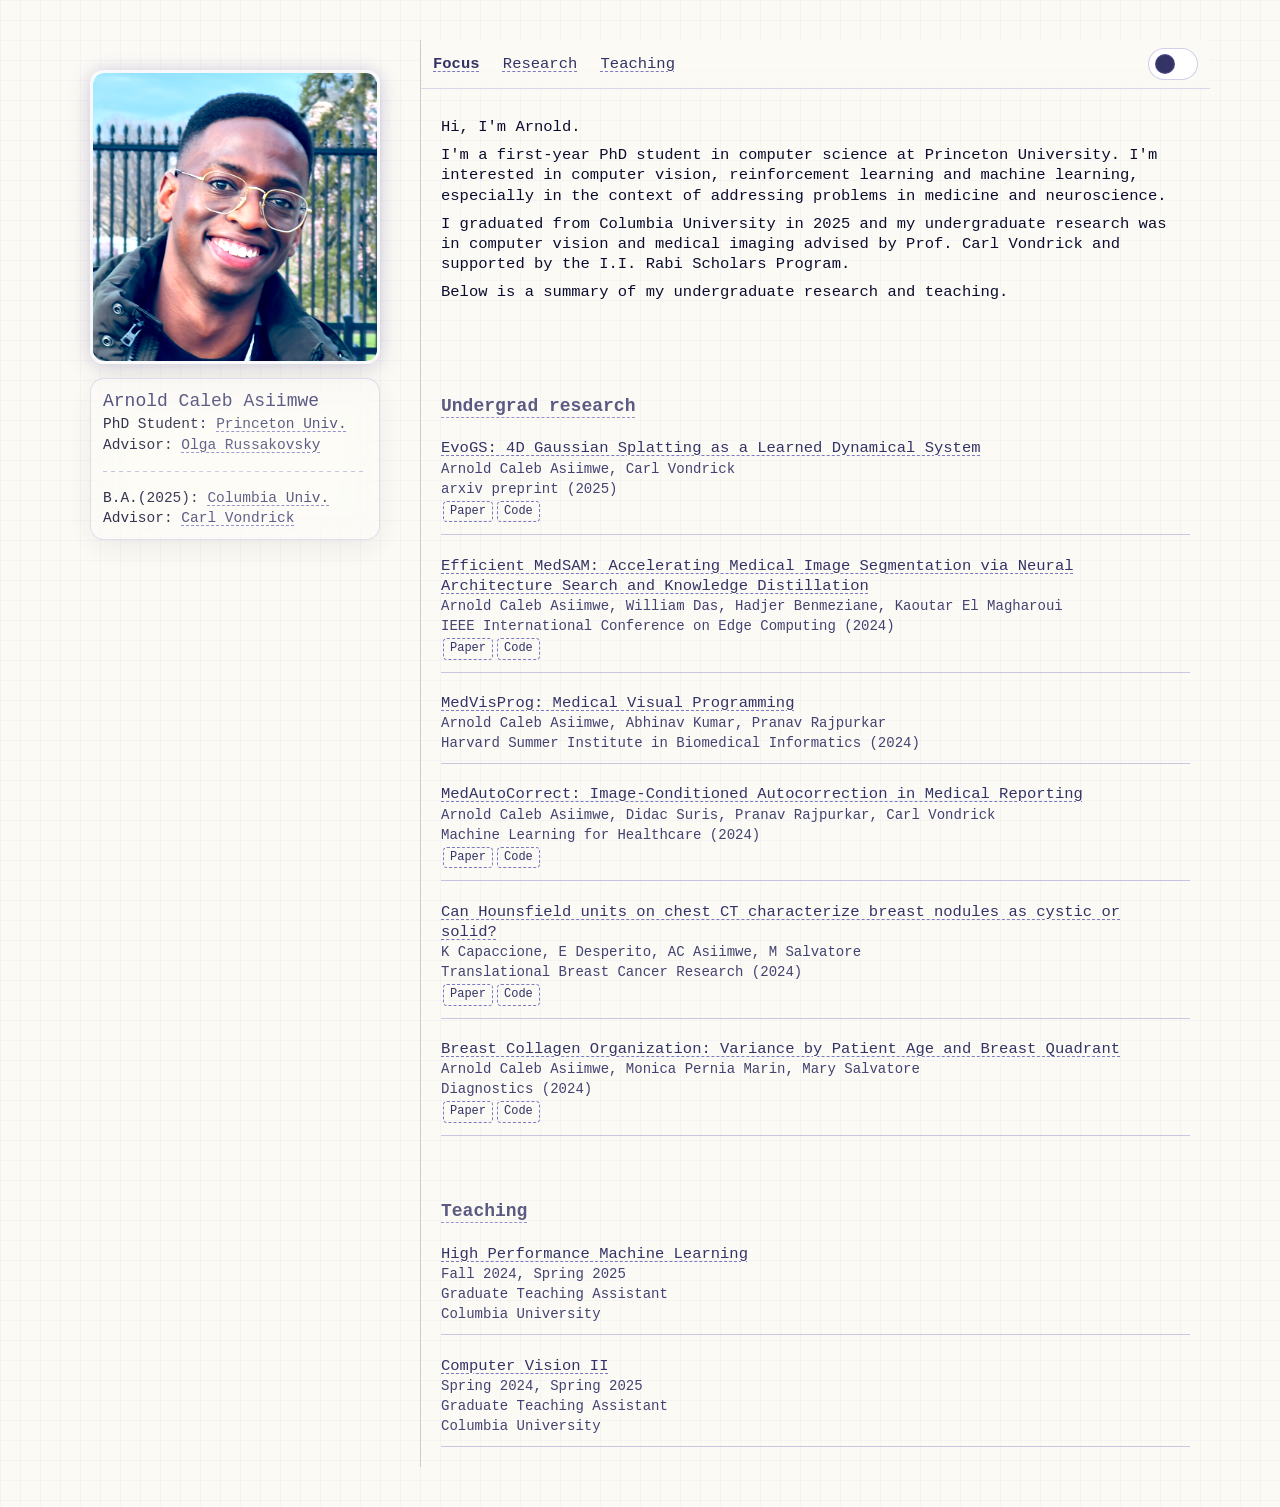
==== index.html @ 0b04c108 "Trigger GitHub Pages deployment" ====
<!DOCTYPE html>
<html lang="en">
<head>
  <meta charset="UTF-8">

  <!--<script src="https://polyfill.io/v3/polyfill.min.js?features=es6"></script>
  <script id="MathJax-script" async
    src="https://cdn.jsdelivr.net/npm/mathjax@3/es5/tex-mml-chtml.js">
  </script>-->

  <meta name="viewport" content="width=device-width, initial-scale=1.0">
  <meta name="description" content="Arnold Caleb Asiimwe: PhD Student Princeton University">
  <meta name="keywords" content="Asiimwe Arnold Caleb, Princeton, Columbia, Computer Vision, Medicine, Neuroscience, Generative Models">
  <meta name="author" content="Arnold Caleb Asiimwe">

  <link href="https://fonts.googleapis.com/css2?family=Noto+Sans:wght@400;600&display=swap" rel="stylesheet">
  <link href="css/styles.css" rel="stylesheet">
  <link rel="icon" type="image/jpeg" href="./assets/profilepic.jpg">
  <link rel="apple-touch-icon" href="./assets/profilepic.jpg">
  <title>Arnold Caleb Asiimwe • Princeton University</title>

  <!-- Structured Data for SEO -->
  <script type="application/ld+json">
  {
    "@context": "https://schema.org",
    "@type": "Person",
    "name": "Arnold Caleb Asiimwe",
    "givenName": "Arnold",
    "familyName": "Asiimwe",
    "jobTitle": "PhD Student",
    "worksFor": {
      "@type": "Organization",
      "name": "Princeton University",
      "url": "https://www.princeton.edu/",
      "department": {
        "@type": "Organization",
        "name": "Computer Science"
      }
    },
    "alumniOf": {
      "@type": "Organization",
      "name": "Columbia University",
      "url": "https://www.columbia.edu/"
    },
    "knowsAbout": [
      "Computer Vision",
      "Machine Learning",
      "Generative Models",
      "Reinforcement Learning",
      "Medical Imaging",
      "Neuroscience",
      "Deep Learning"
    ],
    "url": "https://cs.princeton.edu/~aa0008/",
    "sameAs": [
      "https://www.princeton.edu/",
      "https://www.cs.princeton.edu/~olgarus/",
      "https://www.columbia.edu/",
      "https://www.cs.columbia.edu/~vondrick/"
    ],
    "description": "First-year PhD student at Princeton University interested in computer vision, reinforcement learning, and machine learning, especially in the context of addressing problems in medicine and neuroscience.",
    "hasOccupation": {
      "@type": "Occupation",
      "name": "PhD Student in Computer Science",
      "occupationLocation": {
        "@type": "City",
        "name": "Princeton"
      }
    }
  }
  </script>
</head>
<body>
  <div class="container">

    <!-- LEFT: sticky rail -->

    <aside class="side-content" aria-label="Profile rail">
      <img src="./assets/profilepic.jpg" alt="Arnold Caleb Asiimwe" class="pfp">
    
      <!-- Academic affiliation under photo -->
      <div class="glass note" style="margin-bottom:12px; font-size:14.5px; line-height:1.4;">
        <h1 style="font-size:18px; margin:0; font-weight:normal;">Arnold Caleb Asiimwe</h1>
        
        <div class="info-row">
          <span class="label">PhD Student:</span>
          <a href="https://www.princeton.edu/" class="sub-proj-link">Princeton Univ.</a>
        </div>
        <div class="info-row">
          <span class="label">Advisor:</span>
          <a href="https://www.cs.princeton.edu/~olgarus/" class="sub-proj-link">Olga Russakovsky</a>
        </div>
      
        <!-- dotted separator -->
        <hr>

        <div class="info-row">
          <span class="label">B.A.(2025):</span>
          <a href="https://www.columbia.edu/" class="sub-proj-link">Columbia Univ.</a>
        </div>
        <div class="info-row">
          <span class="label">Advisor:</span>
          <a href="https://www.cs.columbia.edu/~vondrick/" class="sub-proj-link">Carl Vondrick</a>
        </div>
      </div>
  
    
      <!-- Dynamic pills -->
      <!-- <div id="dynamic-pills" aria-label="focus tags">
        <span class="pill">computer vision</span>
        <span class="pill">machine learning</span>
        <span class="pill">generative modeling</span>
        <span class="pill">medicine</span>
        <span class="pill">reinforcement learning</span>
        <span class="pill">organic chemistry</span>
      </div> -->
    </aside>

    <!-- RIGHT: content -->
     <main class="content">
      <div class="micro-nav" role="navigation" aria-label="Section navigation">
        <div style="display:flex; align-items:center; gap:14px; justify-content:space-between;">
          <div class="nav-links">
            <a href="#research" class="navlink active">Focus</a>
            <a href="#projects" class="navlink">Research</a>
            <a href="#teaching" class="navlink">Teaching</a>
          </div>

          <!-- Theme toggle -->
          <button id="theme-toggle" type="button" aria-label="Toggle dark mode" class="theme-toggle-btn"
            style="display:inline-flex; align-items:center; justify-content:center; padding:6px 10px; border:1px solid rgba(122,122,196,.35);
                   background: var(--btn-bg); color: var(--ink); border-radius:999px; cursor:pointer; font-family:inherit; font-size:13px; position:relative; width:50px; height:32px;">
            <span class="toggle-knob"></span>
          </button>
        </div>
      </div> 

      <section id="research" class="section" >
        <br>
        <p class="paragraph">
          Hi, I'm Arnold. 
        </p>
        <p class="paragraph">
          I'm a first-year PhD student in computer science at Princeton University. I'm interested in computer vision, reinforcement learning and machine learning,
          especially in the context of addressing problems in medicine and neuroscience. 
        <p class="paragraph">
          I graduated from Columbia University in 2025 and my undergraduate research
          was in computer vision and medical imaging advised by Prof. Carl Vondrick and supported by the I.I. Rabi Scholars Program.
        </p>
        <p class="paragraph">
          Below is a summary of my undergraduate research and teaching.
        </p>
      </section>

      <!-- <section id="projects" class="section">
        <br><br><br><br>
        <h4 class="sub-head">Current research</h4>
        <br>
        <div class="project-card">
          <a href="./assets/evogs.pdf" class="navlink">EvoGS: 4D Gaussian Splatting as a Learned Dynamical System</a><br>
          <a href="#" class="sub-proj-authors">Arnold Caleb Asiimwe, Carl Vondrick</a><br>
          <a href="#" class="sub-proj-authors">arxiv preprint (2025)</a><br>
          <a href="./assets/evogs.pdf" class="badge">Paper</a><a href="#" class="badge">Code</a>
        </div>
        <br>
        <div class="project-card">
          <a href="https://www.cs.columbia.edu/~aa4870/efficientmedsam.pdf" class="navlink">Efficient MedSAM: Accelerating Medical Image Segmentation via Neural Architecture Search and Knowledge Distillation</a><br>
          <a href="#" class="sub-proj-authors">Arnold Caleb Asiimwe, William Das, Hadjer Benmeziane, Kaoutar El Magharoui</a><br>
          <a href="#" class="sub-proj-authors">IEEE International Conference on Edge Computing (2024)</a><br>
          <a href="https://www.cs.columbia.edu/~aa4870/efficientmedsam.pdf" class="badge">Paper</a><a href="#" class="badge">Code</a>
        </div>
        <br>
        <div class="project-card">
          <a href="<div class="project-card">
          <a href="https://www.cs.columbia.edu/~aa4870/MedVisProg_Teaser_V3.mp4" class="navlink">MedVisProg: Medical Visual Programming</a><br>
          <a href="#" class="sub-proj-authors">Arnold Caleb Asiimwe, Abhinav Kumar, Pranav Rajpurkar</a><br>
          <a href="#" class="sub-proj-authors">Harvard Summer Institute in Biomedical Informatics (2024)</a><br>
        </div>
        <br>
        <div class="project-card">
          <a href="https://medautocorrect.cs.columbia.edu/health-autocorrect.pdf" class="navlink">MedAutoCorrect: Image-Conditioned Autocorrection in Medical Reporting</a><br>
          <a href="#" class="sub-proj-authors">Arnold Caleb Asiimwe, Didac Suris, Pranav Rajpurkar, Carl Vondrick</a><br>
          <a href="#" class="sub-proj-authors">Machine Learning for Healthcare (2024)</a><br>
          <a href="https://medautocorrect.cs.columbia.edu/health-autocorrect.pdf" class="badge">Paper</a><a href="#" class="badge">Code</a>
        </div>
        <br>
        <div class="project-card">
          <a href="https://pmc.ncbi.nlm.nih.gov/articles/PMC11093092/" class="navlink">Can Hounsfield units on chest CT characterize breast nodules as cystic or solid?</a><br>
          <a href="#" class="sub-proj-authors">K Capaccione, E Desperito, AC Asiimwe, M Salvatore</a><br>
          <a href="#" class="sub-proj-authors">Translational Breast Cancer Research (2024)</a><br>
          <a href="https://pmc.ncbi.nlm.nih.gov/articles/PMC11093092/" class="badge">Paper</a><a href="#" class="badge">Code</a>
        </div>
        <br>
        <div class="project-card">
          <a href="https://pmc.ncbi.nlm.nih.gov/articles/PMC11353690/" class="navlink">Breast Collagen Organization: Variance by Patient Age and Breast Quadrant</a><br>
          <a href="#" class="sub-proj-authors">Arnold Caleb Asiimwe, Monica Pernia Marin, Mary Salvatore</a><br>
          <a href="#" class="sub-proj-authors">Diagnostics (2024)</a><br>
          <a href="https://pmc.ncbi.nlm.nih.gov/articles/PMC11353690/" class="badge">Paper</a><a href="#" class="badge">Code</a>
        </div>
        <br>
        <div class="project-card">
          <a href="./assets/evogs.pdf" class="navlink">EvoGS: 4D Gaussian Splatting as a Learned Dynamical System</a><br>
          <a href="#" class="sub-proj-authors">Arnold Caleb Asiimwe, Carl Vondrick</a><br>
          <a href="#" class="sub-proj-authors">arxiv preprint (2025)</a><br>
          <a href="./assets/evogs.pdf" class="badge">Paper</a><a href="#" class="badge">Code</a>
        </div>
        <br>
        <div class="project-card">
          <a href="https://www.cs.columbia.edu/~aa4870/efficientmedsam.pdf" class="navlink">Efficient MedSAM: Accelerating Medical Image Segmentation via Neural Architecture Search and Knowledge Distillation</a><br>
          <a href="#" class="sub-proj-authors">Arnold Caleb Asiimwe, William Das, Hadjer Benmeziane, Kaoutar El Magharoui</a><br>
          <a href="#" class="sub-proj-authors">IEEE International Conference on Edge Computing (2024)</a><br>
          <a href="https://www.cs.columbia.edu/~aa4870/efficientmedsam.pdf" class="badge">Paper</a><a href="#" class="badge">Code</a>
        </div>
        <br>
        <div class="project-card">
          <a href="<div class="project-card">
          <a href="https://www.cs.columbia.edu/~aa4870/MedVisProg_Teaser_V3.mp4" class="navlink">MedVisProg: Medical Visual Programming</a><br>
          <a href="#" class="sub-proj-authors">Arnold Caleb Asiimwe, Abhinav Kumar, Pranav Rajpurkar</a><br>
          <a href="#" class="sub-proj-authors">Harvard Summer Institute in Biomedical Informatics (2024)</a><br>
        </div>
        <br>
        <div class="project-card">
          <a href="https://medautocorrect.cs.columbia.edu/health-autocorrect.pdf" class="navlink">MedAutoCorrect: Image-Conditioned Autocorrection in Medical Reporting</a><br>
          <a href="#" class="sub-proj-authors">Arnold Caleb Asiimwe, Didac Suris, Pranav Rajpurkar, Carl Vondrick</a><br>
          <a href="#" class="sub-proj-authors">Machine Learning for Healthcare (2024)</a><br>
          <a href="https://medautocorrect.cs.columbia.edu/health-autocorrect.pdf" class="badge">Paper</a><a href="#" class="badge">Code</a>
        </div>
        <br>
        <div class="project-card">
          <a href="https://pmc.ncbi.nlm.nih.gov/articles/PMC11093092/" class="navlink">Can Hounsfield units on chest CT characterize breast nodules as cystic or solid?</a><br>
          <a href="#" class="sub-proj-authors">K Capaccione, E Desperito, AC Asiimwe, M Salvatore</a><br>
          <a href="#" class="sub-proj-authors">Translational Breast Cancer Research (2024)</a><br>
          <a href="https://pmc.ncbi.nlm.nih.gov/articles/PMC11093092/" class="badge">Paper</a><a href="#" class="badge">Code</a>
        </div>
        <br>
        <div class="project-card">
          <a href="https://pmc.ncbi.nlm.nih.gov/articles/PMC11353690/" class="navlink">Breast Collagen Organization: Variance by Patient Age and Breast Quadrant</a><br>
          <a href="#" class="sub-proj-authors">Arnold Caleb Asiimwe, Monica Pernia Marin, Mary Salvatore</a><br>
          <a href="#" class="sub-proj-authors">Diagnostics (2024)</a><br>
          <a href="https://pmc.ncbi.nlm.nih.gov/articles/PMC11353690/" class="badge">Paper</a><a href="#" class="badge">Code</a>
        </div>
        <br>
        <div class="project-card">
          <a href="https://pmc.ncbi.nlm.nih.gov/articles/PMC11093092/" class="navlink">Can Hounsfield units on chest CT characterize breast nodules as cystic or solid?</a><br>
          <a href="#" class="sub-proj-authors">K Capaccione, E Desperito, AC Asiimwe, M Salvatore</a><br>
          <a href="#" class="sub-proj-authors">Translational Breast Cancer Research (2024)</a><br>
          <a href="https://pmc.ncbi.nlm.nih.gov/articles/PMC11093092/" class="badge">Paper</a><a href="#" class="badge">Code</a>
        </div>
        <br>
        <div class="project-card">
          <a href="https://pmc.ncbi.nlm.nih.gov/articles/PMC11353690/" class="navlink">Breast Collagen Organization: Variance by Patient Age and Breast Quadrant</a><br>
          <a href="#" class="sub-proj-authors">Arnold Caleb Asiimwe, Monica Pernia Marin, Mary Salvatore</a><br>
          <a href="#" class="sub-proj-authors">Diagnostics (2024)</a><br>
          <a href="https://pmc.ncbi.nlm.nih.gov/articles/PMC11353690/" class="badge">Paper</a><a href="#" class="badge">Code</a>
        </div>
        <br>
        <div class="project-card">
          <a href="https://pmc.ncbi.nlm.nih.gov/articles/PMC11093092/" class="navlink">Can Hounsfield units on chest CT characterize breast nodules as cystic or solid?</a><br>
          <a href="#" class="sub-proj-authors">K Capaccione, E Desperito, AC Asiimwe, M Salvatore</a><br>
          <a href="#" class="sub-proj-authors">Translational Breast Cancer Research (2024)</a><br>
          <a href="https://pmc.ncbi.nlm.nih.gov/articles/PMC11093092/" class="badge">Paper</a><a href="#" class="badge">Code</a>
        </div>
        <br>
        <div class="project-card">
          <a href="https://pmc.ncbi.nlm.nih.gov/articles/PMC11353690/" class="navlink">Breast Collagen Organization: Variance by Patient Age and Breast Quadrant</a><br>
          <a href="#" class="sub-proj-authors">Arnold Caleb Asiimwe, Monica Pernia Marin, Mary Salvatore</a><br>
          <a href="#" class="sub-proj-authors">Diagnostics (2024)</a><br>
          <a href="https://pmc.ncbi.nlm.nih.gov/articles/PMC11353690/" class="badge">Paper</a><a href="#" class="badge">Code</a>
        </div>
        <br>
        <div class="project-card">
          <a href="https://pmc.ncbi.nlm.nih.gov/articles/PMC11093092/" class="navlink">Can Hounsfield units on chest CT characterize breast nodules as cystic or solid?</a><br>
          <a href="#" class="sub-proj-authors">K Capaccione, E Desperito, AC Asiimwe, M Salvatore</a><br>
          <a href="#" class="sub-proj-authors">Translational Breast Cancer Research (2024)</a><br>
          <a href="https://pmc.ncbi.nlm.nih.gov/articles/PMC11093092/" class="badge">Paper</a><a href="#" class="badge">Code</a>
        </div>
        <br>
        <div class="project-card">
          <a href="https://pmc.ncbi.nlm.nih.gov/articles/PMC11353690/" class="navlink">Breast Collagen Organization: Variance by Patient Age and Breast Quadrant</a><br>
          <a href="#" class="sub-proj-authors">Arnold Caleb Asiimwe, Monica Pernia Marin, Mary Salvatore</a><br>
          <a href="#" class="sub-proj-authors">Diagnostics (2024)</a><br>
          <a href="https://pmc.ncbi.nlm.nih.gov/articles/PMC11353690/" class="badge">Paper</a><a href="#" class="badge">Code</a>
        </div>
        <br>
        <div class="project-card">
          <a href="https://pmc.ncbi.nlm.nih.gov/articles/PMC11093092/" class="navlink">Can Hounsfield units on chest CT characterize breast nodules as cystic or solid?</a><br>
          <a href="#" class="sub-proj-authors">K Capaccione, E Desperito, AC Asiimwe, M Salvatore</a><br>
          <a href="#" class="sub-proj-authors">Translational Breast Cancer Research (2024)</a><br>
          <a href="https://pmc.ncbi.nlm.nih.gov/articles/PMC11093092/" class="badge">Paper</a><a href="#" class="badge">Code</a>
        </div>
        <br>
        <div class="project-card">
          <a href="https://pmc.ncbi.nlm.nih.gov/articles/PMC11353690/" class="navlink">Breast Collagen Organization: Variance by Patient Age and Breast Quadrant</a><br>
          <a href="#" class="sub-proj-authors">Arnold Caleb Asiimwe, Monica Pernia Marin, Mary Salvatore</a><br>
          <a href="#" class="sub-proj-authors">Diagnostics (2024)</a><br>
          <a href="https://pmc.ncbi.nlm.nih.gov/articles/PMC11353690/" class="badge">Paper</a><a href="#" class="badge">Code</a>
        </div>
        <br>
        <div class="project-card">
          <a href="https://pmc.ncbi.nlm.nih.gov/articles/PMC11093092/" class="navlink">Can Hounsfield units on chest CT characterize breast nodules as cystic or solid?</a><br>
          <a href="#" class="sub-proj-authors">K Capaccione, E Desperito, AC Asiimwe, M Salvatore</a><br>
          <a href="#" class="sub-proj-authors">Translational Breast Cancer Research (2024)</a><br>
          <a href="https://pmc.ncbi.nlm.nih.gov/articles/PMC11093092/" class="badge">Paper</a><a href="#" class="badge">Code</a>
        </div>
        <br>
        <div class="project-card">
          <a href="https://pmc.ncbi.nlm.nih.gov/articles/PMC11353690/" class="navlink">Breast Collagen Organization: Variance by Patient Age and Breast Quadrant</a><br>
          <a href="#" class="sub-proj-authors">Arnold Caleb Asiimwe, Monica Pernia Marin, Mary Salvatore</a><br>
          <a href="#" class="sub-proj-authors">Diagnostics (2024)</a><br>
          <a href="https://pmc.ncbi.nlm.nih.gov/articles/PMC11353690/" class="badge">Paper</a><a href="#" class="badge">Code</a>
        </div>
        <br>

      </section> -->

      <section id="projects" class="section">
        <br><br><br><br>
        <h4 class="sub-head">Undergrad research</h4>
        <br>
        <div class="project-card">
          <!-- <span class="badge">Vision, Dynamical Systems</span><br> -->
          <a href="./assets/evogs.pdf" class="navlink">EvoGS: 4D Gaussian Splatting as a Learned Dynamical System</a><br>
          <a href="#" class="sub-proj-authors">Arnold Caleb Asiimwe, Carl Vondrick</a><br>
          <a href="#" class="sub-proj-authors">arxiv preprint (2025)</a><br>
          <a href="./assets/evogs.pdf" class="badge">Paper</a><a href="#" class="badge">Code</a>
        </div>
        <br>
        <div class="project-card">
          <a href="https://www.cs.columbia.edu/~aa4870/efficientmedsam.pdf" class="navlink">Efficient MedSAM: Accelerating Medical Image Segmentation via Neural Architecture Search and Knowledge Distillation</a><br>
          <a href="#" class="sub-proj-authors">Arnold Caleb Asiimwe, William Das, Hadjer Benmeziane, Kaoutar El Magharoui</a><br>
          <a href="#" class="sub-proj-authors">IEEE International Conference on Edge Computing (2024)</a><br>
          <a href="https://www.cs.columbia.edu/~aa4870/efficientmedsam.pdf" class="badge">Paper</a><a href="#" class="badge">Code</a>
        </div>
        <br>
        <div class="project-card">
          <a href="<div class="project-card">
          <a href="https://www.cs.columbia.edu/~aa4870/MedVisProg_Teaser_V3.mp4" class="navlink">MedVisProg: Medical Visual Programming</a><br>
          <a href="#" class="sub-proj-authors">Arnold Caleb Asiimwe, Abhinav Kumar, Pranav Rajpurkar</a><br>
          <a href="#" class="sub-proj-authors">Harvard Summer Institute in Biomedical Informatics (2024)</a><br>
        </div>
        <br>
        <div class="project-card">
          <a href="https://medautocorrect.cs.columbia.edu/health-autocorrect.pdf" class="navlink">MedAutoCorrect: Image-Conditioned Autocorrection in Medical Reporting</a><br>
          <a href="#" class="sub-proj-authors">Arnold Caleb Asiimwe, Didac Suris, Pranav Rajpurkar, Carl Vondrick</a><br>
          <a href="#" class="sub-proj-authors">Machine Learning for Healthcare (2024)</a><br>
          <a href="https://medautocorrect.cs.columbia.edu/health-autocorrect.pdf" class="badge">Paper</a><a href="#" class="badge">Code</a>
        </div>
        <br>
        <div class="project-card">
          <a href="https://pmc.ncbi.nlm.nih.gov/articles/PMC11093092/" class="navlink">Can Hounsfield units on chest CT characterize breast nodules as cystic or solid?</a><br>
          <a href="#" class="sub-proj-authors">K Capaccione, E Desperito, AC Asiimwe, M Salvatore</a><br>
          <a href="#" class="sub-proj-authors">Translational Breast Cancer Research (2024)</a><br>
          <a href="https://pmc.ncbi.nlm.nih.gov/articles/PMC11093092/" class="badge">Paper</a><a href="#" class="badge">Code</a>
        </div>
        <br>
        <div class="project-card">
          <a href="https://pmc.ncbi.nlm.nih.gov/articles/PMC11353690/" class="navlink">Breast Collagen Organization: Variance by Patient Age and Breast Quadrant</a><br>
          <a href="#" class="sub-proj-authors">Arnold Caleb Asiimwe, Monica Pernia Marin, Mary Salvatore</a><br>
          <a href="#" class="sub-proj-authors">Diagnostics (2024)</a><br>
          <a href="https://pmc.ncbi.nlm.nih.gov/articles/PMC11353690/" class="badge">Paper</a><a href="#" class="badge">Code</a>
        </div>
        <br>

      </section>

      <section id="teaching" class="section">
        <br><br>
        <h4 class="sub-head">Teaching</h4>
        <br>
        <div class="project-card">
          <a href="https://cs.columbia.edu/~aa4870/high-performance-machine-learning/" class="navlink">High Performance Machine Learning</a><br>
          <a href="#" class="sub-proj-authors">Fall 2024, Spring 2025</a><br>
          <span class="sub-proj-authors">Graduate Teaching Assistant</span><br>
          <span class="sub-proj-authors">Columbia University</span>

        </div>
        <br>
        <div class="project-card">
          <a href="" class="navlink">Computer Vision II</a><br>
          <a href="#" class="sub-proj-authors">Spring 2024, Spring 2025</a><br>
          <span class="sub-proj-authors">Graduate Teaching Assistant</span><br>
          <span class="sub-proj-authors">Columbia University</span>
        </div>
        <br>

      </section>

      <!-- FOCUS 

      <section id="copyright" class="section" data-tags="license,attribution,sandbox">
        <h4 class="sub-head">Copyright & License</h4>
        <div class="copyright">
          <span>© 2025 Arnold Caleb Asiimwe.</span>
          <span>Design & content on this sandbox are provided for personal planning and mindset only.</span>
          <span>Unless otherwise noted, code & text on this page are released under <a class="sub-proj-link" href="#">CC BY-NC 4.0</a>.</span>
        </div>
      </section>-->

      <!-- <hr style="opacity:.3; margin-top:24px;"> -->
    </main>
  </div>

  <!-- Floating theme toggle for mobile -->
  <button id="floating-theme-toggle" class="floating-theme-toggle" type="button" aria-label="Toggle dark mode" style="position:relative; overflow:hidden;">
    <span class="toggle-knob"></span>
  </button>

  <script src="js/theme.js"></script>
  <script src="js/navigation.js"></script>

  <!-- Structured Data for Publications -->
  <script type="application/ld+json">
  {
    "@context": "https://schema.org",
    "@type": "ItemList",
    "itemListElement": [
      {
        "@type": "ScholarlyArticle",
        "headline": "EvoGS: 4D Gaussian Splatting as a Learned Dynamical System",
        "author": [
          {
            "@type": "Person",
            "name": "Arnold Caleb Asiimwe"
          },
          {
            "@type": "Person",
            "name": "Carl Vondrick"
          }
        ],
        "datePublished": "2025",
        "publisher": {
          "@type": "Organization",
          "name": "arXiv"
        }
      },
      {
        "@type": "ScholarlyArticle",
        "headline": "Efficient MedSAM: Accelerating Medical Image Segmentation",
        "author": [
          {
            "@type": "Person",
            "name": "Arnold Caleb Asiimwe"
          },
          {
            "@type": "Person",
            "name": "William Das"
          },
          {
            "@type": "Person",
            "name": "Hadjer Benmeziane"
          },
          {
            "@type": "Person",
            "name": "Kaoutar El Magharoui"
          }
        ],
        "datePublished": "2024",
        "publisher": {
          "@type": "Organization",
          "name": "IEEE International Conference on Edge Computing"
        }
      },
      {
        "@type": "ScholarlyArticle",
        "headline": "MedAutoCorrect: Image-Conditioned Autocorrection in Medical Reporting",
        "author": [
          {
            "@type": "Person",
            "name": "Arnold Caleb Asiimwe"
          },
          {
            "@type": "Person",
            "name": "Didac Suris"
          },
          {
            "@type": "Person",
            "name": "Pranav Rajpurkar"
          },
          {
            "@type": "Person",
            "name": "Carl Vondrick"
          }
        ],
        "datePublished": "2024",
        "publisher": {
          "@type": "Organization",
          "name": "Machine Learning for Healthcare"
        }
      },
      {
        "@type": "ScholarlyArticle",
        "headline": "Can Hounsfield units on chest CT characterize breast nodules as cystic or solid?",
        "author": [
          {
            "@type": "Person",
            "name": "K Capaccione"
          },
          {
            "@type": "Person",
            "name": "E Desperito"
          },
          {
            "@type": "Person",
            "name": "AC Asiimwe"
          },
          {
            "@type": "Person",
            "name": "M Salvatore"
          }
        ],
        "datePublished": "2024",
        "publisher": {
          "@type": "Organization",
          "name": "Translational Breast Cancer Research"
        }
      },
      {
        "@type": "ScholarlyArticle",
        "headline": "Breast Collagen Organization: Variance by Patient Age and Breast Quadrant",
        "author": [
          {
            "@type": "Person",
            "name": "Arnold Caleb Asiimwe"
          },
          {
            "@type": "Person",
            "name": "Monica Pernia Marin"
          },
          {
            "@type": "Person",
            "name": "Mary Salvatore"
          }
        ],
        "datePublished": "2024",
        "publisher": {
          "@type": "Organization",
          "name": "Diagnostics"
        }
      }
    ]
  }
  </script>

</body>
</html>
<!-- Updated Mon Dec 22 02:04:27 PM EST 2025 -->
---- css/styles.css ----
:root{
  --ink:#333366;
  --ink2:#0c0c2e;
  --accent:#7a7ac4;
  --paper:#fcfaf5;
  --rule: #cfd0ff;
}
html{scroll-behavior:smooth;}
body{
  background-color: var(--paper);
  background-image: 
    linear-gradient(rgba(122,122,196,0.05) 1px, transparent 1px),
    linear-gradient(90deg, rgba(122,122,196,0.05) 1px, transparent 1px);
  background-size: 20px 20px;
  font-family: 'Courier New',Consolas,monospace;
  margin:40px 60px;
  display:flex; flex-direction:row; align-items:flex-start; justify-content:center;
  max-width:100%; font-size:15.5px; line-height:1.3;
  position: relative;
  overflow-x: hidden;
}
.container{ display:flex; flex-direction:row; align-items:flex-start; gap:40px; max-width:1100px; width:100%; }
/* ── Sticky left rail */
.side-content{
  width:290px; flex:0 0 290px;
  position:sticky; top:24px;
  align-self:flex-start;
}
.pfp{
  display:block; width:100%; margin:30px 0 14px 0; border-radius:14px;
  border: 3px solid rgba(255,255,255,0.4);
  transition: all 0.3s ease;
  cursor: pointer;
  position: relative;
  overflow: hidden;
  box-sizing: border-box;
  /* Create the glass refraction effect */
  filter: 
    contrast(1.15) 
    saturate(1.3) 
    brightness(1.1)
    drop-shadow(0 0 8px rgba(122,122,196,0.3));
  box-shadow: 
    0 8px 30px rgba(0,0,0,0.08), 
    inset 0 2px 0 rgba(255,255,255,0.8),
    inset 0 -2px 0 rgba(255,255,255,0.3);
  background: 
    linear-gradient(135deg, rgba(255,255,255,0.6) 0%, rgba(255,255,255,0.2) 100%),
    rgba(255,255,255,0.25);
}

/* Profile picture hover effects */
.pfp:hover{
  transform: translateY(-2px) scale(1.02);
  box-shadow: 
    0 12px 40px rgba(0,0,0,0.15), 
    inset 0 1px 0 rgba(255,255,255,0.7),
    inset 0 -1px 0 rgba(255,255,255,0.3);
  background: 
    linear-gradient(135deg, rgba(255,255,255,0.5) 0%, rgba(255,255,255,0.2) 100%),
    rgba(255,255,255,0.25);
}

/* Glass refraction effect with distorted edge reflections */
.pfp::before{
  content: "";
  position: absolute;
  top: 0; left: 0;
  width: 100%; height: 100%;
  border-radius: 14px;
  /* Create edge refraction zones that distort the image */
  background: 
    /* Top-left edge refraction */
    radial-gradient(ellipse 60px 30px at 10% 10%, 
      rgba(255,255,255,0.3) 0%, 
      rgba(255,255,255,0.1) 40%, 
      transparent 70%),
    /* Top-right edge refraction */
    radial-gradient(ellipse 60px 30px at 90% 10%, 
      rgba(255,255,255,0.3) 0%, 
      rgba(255,255,255,0.1) 40%, 
      transparent 70%),
    /* Bottom-left edge refraction */
    radial-gradient(ellipse 60px 30px at 10% 90%, 
      rgba(255,255,255,0.3) 0%, 
      rgba(255,255,255,0.1) 40%, 
      transparent 70%),
    /* Bottom-right edge refraction */
    radial-gradient(ellipse 60px 30px at 90% 90%, 
      rgba(255,255,255,0.3) 0%, 
      rgba(255,255,255,0.1) 40%, 
      transparent 70%),
    /* Moving highlight */
    radial-gradient(circle at var(--x, 50%) var(--y, 50%), 
      rgba(255,255,255,0.2), transparent 60%);
  /* Create lens distortion effect */
  transform: scale(1.02);
  transition: all 0.2s ease;
  pointer-events: none;
  z-index: 2;
  /* Create actual image refraction by distorting the edges */
  clip-path: polygon(
    0% 0%, 
    100% 0%, 
    100% 100%, 
    0% 100%
  );
}

/* Glass edge refraction with image distortion */
.pfp::after{
  content: "";
  position: absolute;
  top: 0; left: 0;
  width: 100%; height: 100%;
  border-radius: 14px;
  /* Create edge refraction zones */
  background: 
    /* Top-left corner refraction */
    radial-gradient(ellipse 40px 40px at 15% 15%, 
      rgba(255,255,255,0.2) 0%, 
      rgba(255,255,255,0.1) 30%, 
      transparent 60%),
    /* Bottom-right corner refraction */
    radial-gradient(ellipse 40px 40px at 85% 85%, 
      rgba(255,255,255,0.2) 0%, 
      rgba(255,255,255,0.1) 30%, 
      transparent 60%),
    /* Edge highlights */
    linear-gradient(135deg, 
      rgba(255,255,255,0.4) 0%, 
      rgba(255,255,255,0.1) 20%, 
      transparent 35%, 
      transparent 65%, 
      rgba(255,255,255,0.1) 80%, 
      rgba(255,255,255,0.4) 100%);
  /* Enhanced refraction filters */
  backdrop-filter: blur(2px) saturate(120%) contrast(1.1);
  -webkit-backdrop-filter: blur(2px) saturate(120%) contrast(1.1);
  pointer-events: none;
  z-index: 1;
}
.text-background{
  background:#f5f5f5; padding:6px 8px; border-radius:10px; display:inline;
  margin:8px 0; box-shadow:1px 1px 25px 1px rgba(0,0,0,.02);
}
.note{ font-size:13px; opacity:.85; }
.pill{
  font-size:12.5px; padding:2px 8px; border-radius:999px; background:#ecebff; color:var(--ink);
  margin:4px 6px 0 0; display:inline-block; white-space:nowrap;
  transition:transform .15s ease;
}
.pill:hover{ transform:translateY(-1px); }

/* ── Content column */
.content{ flex:1 1 auto; border-left:1px solid #ccc; padding-left:20px; }
h1,h2,h3,h4{ color:var(--ink); margin:0 0 6px 0; }
.paragraph{ color:var(--ink2); margin:8px 0;}
#focus .paragraph{ text-align:justify;text-justify:inter-word;}
.arnold,.sub-proj-link{ color:var(--ink); text-decoration:underline; text-decoration-color:var(--accent); text-decoration-style:dashed; text-underline-offset:3px; text-decoration-thickness:1px; }
.sub-head{ font-size:18px; opacity:.8; margin:4px 0 0px; font-weight:550; text-decoration:underline; text-decoration-style:dashed; text-decoration-color:var(--accent); text-underline-offset:6px; text-decoration-thickness:1px;}
.sub-proj{ color:#0a0a6d; text-decoration:none; font-weight:500; }
.sub-proj-authors{ color:var(--ink); font-size:14px; text-decoration:none; }
.sub-proj-proj{ color:#37378f; font-size:15.5px; text-decoration:none; }
.link{ color:var(--ink); text-decoration:underline; text-decoration-color:var(--accent); font-size:15px; text-underline-offset:4px; text-decoration-thickness:1px; }

/* ── Futuristic rule lines */
hr{
  height:1px; border:none; margin:16px 0;
  background: linear-gradient(90deg, rgba(122,122,196,0.0) 0%, rgba(122,122,196,0.65) 35%, rgba(122,122,196,0.2) 65%, rgba(122,122,196,0.0) 100%);
  box-shadow: 0 0 12px rgba(122,122,196,0.25);
}

/* Dotted hr inside glass note */
.glass hr, .note hr{
  border:none;
  height:1px;
  margin:16px 0;
  background: repeating-linear-gradient(
    to right,
    rgba(122,122,196,0.5) 0px,
    rgba(122,122,196,0.5) 4px,
    transparent 4px,
    transparent 8px
  );
  box-shadow: none;
}

/* ── Research list */
.research-project glass{ display:block; margin:10px 0 14px; }
.badge{ font-size:12.5px; padding:2px 6px; border:1px solid var(--accent); border-radius:4px; margin-left: 0px; margin:2px}
a.badge{
  text-decoration: none;
  cursor: pointer;
  transition: all 0.2s ease;
}
a.badge:hover{
  opacity: 0.8;
  transform: translateY(-1px);
}
.section{ scroll-margin-top:90px; } /* anchor comfort */
.project-card{
  border-bottom:1px solid rgba(122,122,196,0.4);
  padding-bottom:10px;
  
}

/* ── Top micro-nav (optional, subtle) */
.micro-nav{
  position:sticky; top:-1px; z-index:2; 
  backdrop-filter:saturate(1.1) blur(8px);
  -webkit-backdrop-filter:saturate(1.1) blur(8px);
  background: 
    linear-gradient(180deg, 
      rgba(252,250,245,0.0) 0%, 
      rgba(252,250,245,0.0) 70%, 
      rgba(252,250,245,0.05) 90%, 
      rgba(252,250,245,0.1) 100%);
  border-bottom:1px solid rgba(122,122,196,0.1);
  padding:8px 12px; margin-left:-20px; margin-right:-20px;
  box-shadow: 
    0 1px 10px rgba(0,0,0,0.01);
}
.micro-nav a:not(.navlink){
  margin-right:14px; font-size:13px; color:var(--ink);
  text-decoration:underline; text-decoration-color:var(--accent); text-underline-offset:3px;
}
.micro-nav a.navlink,
.navlink{
  margin-right:14px;
  font-size:15.5px;
  color:var(--ink);
  text-decoration:underline;
  text-decoration-style:dashed;
  text-decoration-color:var(--accent);
  text-underline-offset:3px;
  text-decoration-thickness:1px;
}
.micro-nav a.active{ font-weight:600; }

.badge{
  display:inline-block; font-size:12px; padding:2px 6px; border:1px solid var(--accent); border-radius:4px; margin: 2px; color:var(--ink);
  /* background:linear-gradient(180deg,#fff,#f3f4ff); */
}
.topic-pill{
  display:inline-block; font-size:11.5px; padding:2px 8px; border-radius:999px; background:#eef0ff; color:#2c2c7a; margin-right:6px; border:1px solid #dadcff;
}

/* Copyright box */
.copyright{
  font-size:13px; color:#1d1d3f; display:flex; gap:12px; flex-wrap:wrap;
  background:#f6f7ff; border:1px solid #dfe2ff; padding:12px 14px; border-radius:12px;
}

/* Responsive */
@media (max-width:1040px){
  .container{ flex-direction:column; }
  .side-content{ position:relative; top:auto; width:100%; }
  .content{ border-left:none; padding-left:0; }
  body[data-theme="dark"] .content{ border-left:none; }
}

/* Reduce neural background intensity on mobile for performance */
@media (max-width:768px){
  #neural-canvas{
    opacity: 0.3;
  }
  
  /* Better mobile spacing - left justified */
  body {
    margin: 10px 20px 20px 20px !important;
    padding-top: 45px;
    padding-left: 0 !important;
  }
  
  .container {
    gap: 20px;
    margin-left: 0;
    padding-left: 0;
  }
  
  /* Add left padding to sections on mobile */
  .section {
    padding-left: 5px;
  }
  
  .side-content {
    text-align: left;
    width: 100%;
  }
  
  .side-content .glass {
    width: 100%;
    box-sizing: border-box;
    box-shadow: none;
    border: 1px solid rgba(122,122,196,0.15);
  }
  
  /* Make name bigger on mobile */
  .side-content .glass strong:first-child {
    font-size: 20px;
    display: block;
    margin-bottom: 2px;
  }
  
  /* Thin dashed separator on mobile */
  .side-content .glass hr {
    border: none;
    height: 1px;
    background: repeating-linear-gradient(
      to right,
      var(--ink) 0px,
      var(--ink) 4px,
      transparent 4px,
      transparent 8px
    );
    margin: 12px 0;
    opacity: 0.2;
  }
  
  /* Align colons for symmetrical layout */
  .side-content .glass {
    line-height: 1.6;
  }
  
  /* Create aligned layout using flexbox approach */
  .side-content .glass > br + strong {
    display: inline-block;
    min-width: 90px;
    text-align: left;
  }
  
  .pfp {
    margin: 0 0 14px 0;
    max-width: 200px;
    box-shadow: none;
  }
  
  /* Make pills transparent with border on mobile */
  .pill {
    background: transparent;
    border: 1px solid rgba(122,122,196,0.15);
    color: var(--ink);
  }
  
  /* Hide navigation bar on mobile */
  .micro-nav {
    display: none;
  }
  
  /* Show and style floating theme toggle for mobile */
  .floating-theme-toggle {
    display: flex !important;
    position: fixed !important;
    top: 10px !important;
    right: 10px !important;
    z-index: 1000;
    width: 50px;
    height: 32px;
    border-radius: 999px;
    border: 1px solid rgba(122,122,196,.35);
    background: var(--btn-bg);
    cursor: pointer;
    align-items: center;
    justify-content: center;
    box-shadow: 0 1px 2px rgba(0,0,0,0.08);
    transition: all 0.3s ease;
    box-sizing: border-box;
    /* Fixed positioning ensures it's independent of body padding */
  }
  
  .floating-theme-toggle .toggle-knob {
    position: absolute;
    width: 14px;
    height: 14px;
    background: var(--ink);
    border-radius: 50%;
    border: 1px solid rgba(122,122,196,0.4);
    transition: transform 0.3s ease, background 0.3s ease, border-color 0.3s ease;
    left: 8px;
  }
  
  body[data-theme="dark"] .floating-theme-toggle .toggle-knob {
    transform: translateX(14px);
    border-color: rgba(154,160,255,0.6);
  }
  
  .floating-theme-toggle:hover {
    transform: scale(1.05);
    box-shadow: 0 2px 4px rgba(0,0,0,0.12);
  }
  
  /* Dark theme floating toggle */
  body[data-theme="dark"] .floating-theme-toggle {
    border-color: #2e3470;
  }
  
  body[data-theme="dark"] .floating-theme-toggle:hover {
    box-shadow: 0 2px 4px rgba(0,0,0,0.3);
  }
}

/* Disable neural background for users who prefer reduced motion */
@media (prefers-reduced-motion: reduce) {
  #neural-canvas {
    display: none;
  }
}

/* Neural background canvas */
#neural-canvas {
  position: fixed;
  top: 0;
  left: 0;
  width: 100vw;
  height: 100vh;
  z-index: -1;
  pointer-events: none;
  opacity: 0.1;
}

/* Smooth theme transitions */
* { transition: background-color .25s ease, color .25s ease, border-color .25s ease, box-shadow .25s ease; }

/* Button background var */
:root { --btn-bg: #ffffff; }

/* Hide floating toggle on desktop */
.floating-theme-toggle {
  display: none;
}

/* Dark theme variables (overrides) */
body[data-theme="dark"]{
  --paper:#0f1120;        /* page background */
  --ink:#e4e6ff;          /* headings/links */
  --ink2:#cfd2ff;         /* body text */
  --accent:#9aa0ff;       /* link underline/glow */
  --rule:#2b2f55;         /* divider tint */
  --btn-bg:#1a1d35;
}

/* Global backgrounds/borders that reference your vars */
body[data-theme="dark"]{
  background-color: var(--paper);
  background-image: 
    linear-gradient(rgba(154,160,255,0.04) 1px, transparent 1px),
    linear-gradient(90deg, rgba(154,160,255,0.04) 1px, transparent 1px);
  background-size: 20px 20px;
}

/* Content column divider */
body[data-theme="dark"] .content{ border-left:1px solid #2a2e54; }

/* Sticky rail note / pills / topic chips */
body[data-theme="dark"] .text-background{ background:#181b33; color:var(--ink2); box-shadow:none; }
body[data-theme="dark"] .pill{
  background:#1a1d35; color:var(--ink); border:1px solid #2e3470;
}
body[data-theme="dark"] .topic-pill{
  background:#1a1d35; color:#cfd2ff; border:1px solid #2e3470;
}

/* Paper cards (box feel preserved, darker surface + softer shadow) */
body[data-theme="dark"] .paper{
  background:#12142a; box-shadow:0 6px 18px rgba(0,0,0,.35);
}
body[data-theme="dark"] .paper .meta{ color:#99a0e6; }

/* Futuristic horizontal rule */
body[data-theme="dark"] hr{
  background:linear-gradient(90deg, rgba(154,160,255,0.0) 0%, rgba(154,160,255,0.45) 35%, rgba(154,160,255,0.18) 65%, rgba(154,160,255,0.0) 100%);
  box-shadow:0 0 12px rgba(154,160,255,.18);
}

/* Dark theme dotted hr inside glass note */
body[data-theme="dark"] .glass hr, body[data-theme="dark"] .note hr{
  background: repeating-linear-gradient(
    to right,
    rgba(154,160,255,0.4) 0px,
    rgba(154,160,255,0.4) 4px,
    transparent 4px,
    transparent 8px
  );
  box-shadow: none;
}

/* Micro-nav background + border in dark */
body[data-theme="dark"] .micro-nav{
  background: 
    linear-gradient(180deg, 
      rgba(15,17,32,0.4) 0%, 
      rgba(15,17,32,0.2) 50%, 
      rgba(15,17,32,0.05) 100%);
  border-bottom:1px solid rgba(154,160,255,0.15);
  box-shadow: 
    0 2px 20px rgba(0,0,0,0.2);
}

/* Dark theme profile picture */
body[data-theme="dark"] .pfp{
  border: 3px solid rgba(255,255,255,0.2);
  box-shadow: 
    0 12px 38px rgba(0,0,0,0.45), 
    inset 0 1px 0 rgba(255,255,255,0.15),
    inset 0 -1px 0 rgba(255,255,255,0.05);
  background: 
    linear-gradient(135deg, rgba(255,255,255,0.1) 0%, rgba(255,255,255,0.02) 100%),
    rgba(18,20,42,0.35);
}

body[data-theme="dark"] .pfp:hover{
  box-shadow: 
    0 16px 48px rgba(0,0,0,0.6), 
    inset 0 1px 0 rgba(255,255,255,0.2),
    inset 0 -1px 0 rgba(255,255,255,0.08);
  background: 
    linear-gradient(135deg, rgba(255,255,255,0.15) 0%, rgba(255,255,255,0.05) 100%),
    rgba(18,20,42,0.45);
}

/* Dark theme glass refraction effects */
body[data-theme="dark"] .pfp::before{
  background: 
    radial-gradient(circle at var(--x, 50%) var(--y, 50%), 
      rgba(255,255,255,0.15), transparent 70%),
    linear-gradient(135deg, 
      rgba(255,255,255,0.2) 0%, 
      rgba(255,255,255,0.05) 15%, 
      transparent 30%, 
      transparent 70%, 
      rgba(255,255,255,0.05) 85%, 
      rgba(255,255,255,0.2) 100%);
  backdrop-filter: blur(2px) saturate(130%) contrast(1.15) brightness(1.05);
  -webkit-backdrop-filter: blur(2px) saturate(130%) contrast(1.15) brightness(1.05);
}

body[data-theme="dark"] .pfp::after{
  background: 
    /* Dark theme corner refraction */
    radial-gradient(ellipse 40px 40px at 15% 15%, 
      rgba(255,255,255,0.1) 0%, 
      rgba(255,255,255,0.05) 30%, 
      transparent 60%),
    radial-gradient(ellipse 40px 40px at 85% 85%, 
      rgba(255,255,255,0.1) 0%, 
      rgba(255,255,255,0.05) 30%, 
      transparent 60%),
    linear-gradient(135deg, 
      rgba(255,255,255,0.2) 0%, 
      rgba(255,255,255,0.05) 20%, 
      transparent 35%, 
      transparent 65%, 
      rgba(255,255,255,0.05) 80%, 
      rgba(255,255,255,0.2) 100%);
  backdrop-filter: blur(1px) saturate(110%) contrast(1.05);
  -webkit-backdrop-filter: blur(1px) saturate(110%) contrast(1.05);
}

/* Links inherit var(--ink) already; underline color set by --accent. Good contrast in dark. */

/* Copyright box */
body[data-theme="dark"] .copyright{
  background:#12142a; border:1px solid #2e3470; color:var(--ink2);
}

/* Update the toggle button colors in dark */
body[data-theme="dark"] #theme-toggle{
  background: var(--btn-bg); color: var(--ink); border-color:#2e3470;
}

/* Toggle knob inside button */
.theme-toggle-btn {
  overflow: hidden;
}

.theme-toggle-btn .toggle-knob {
  position: absolute;
  width: 18px;
  height: 18px;
  background: var(--ink);
  border-radius: 50%;
  border: 1px solid rgba(122,122,196,0.4);
  transition: transform 0.3s ease, background 0.3s ease, border-color 0.3s ease;
  left: 6px;
}

body[data-theme="dark"] .theme-toggle-btn .toggle-knob {
  transform: translateX(18px);
  border-color: rgba(154,160,255,0.6);
}


/* ====== LIGHT THEME baseline (explicit, just to be sure) ====== */
.sub-proj        { color:#0a0a6d; text-decoration:none; font-weight:600; }
.sub-proj-authors{ color:var(--ink); opacity:.92; }
.sub-proj-proj   { color:#37378f; }
.link            { color:var(--ink); text-decoration:underline; text-decoration-color:var(--accent);
                  text-underline-offset:3px; text-decoration-thickness:1px; }
.note            { color:var(--ink2); opacity:.85; }

.badge{ 
  /* background:linear-gradient(180deg,#fff,#f3f4ff); */
  border:1px dashed var(--accent);
  color:var(--ink);
}

/* ====== DARK THEME overrides for better contrast ====== */
body[data-theme="dark"] .sub-proj{
  color:#b8bdff; /* brighter, cool blue for titles */
  text-decoration:none;
  text-decoration-color:#8e95ff;
  text-underline-offset:2px;
  text-decoration-thickness:1px;
}
body[data-theme="dark"] .sub-proj:hover{
  color:#c8ccff;
  text-decoration-thickness:2px;
}

body[data-theme="dark"] .sub-proj-authors{
  color:#d5d8ff; /* near body text but a touch brighter */
  opacity:.95;
}
body[data-theme="dark"] .sub-proj-proj{
  color:#a5abff; /* venue line */
}

body[data-theme="dark"] .link{
  color:#dee0ff;
  text-decoration-color:#9aa0ff;
  text-underline-offset:3px;
  text-decoration-thickness:1.5px; /* thicker for readability */
}
body[data-theme="dark"] .link:hover{
  text-decoration-thickness:2px;
}

body[data-theme="dark"] .note{
  color:#aab1ff; opacity:.95; /* more readable than gray */
}

body[data-theme="dark"] .badge{
  background:#1a1d35;
  color:#e6e8ff;
  border:1px solid #4047a6;
  box-shadow:0 2px 10px rgba(0,0,0,.35);
}
body[data-theme="dark"] a.badge{
  color:#e6e8ff;
}
body[data-theme="dark"] a.badge:hover{
  opacity: 0.9;
  box-shadow:0 4px 12px rgba(154,160,255,0.3);
}

/* Dark theme venue citations */
body[data-theme="dark"] .venue-citation{
  background:linear-gradient(135deg,#1a1d35,#2a2e54);
  border:1px solid #9aa0ff;
  color:#e6e8ff;
}
body[data-theme="dark"] .venue-citation:hover{
  box-shadow:0 2px 8px rgba(154,160,255,0.4);
}

/* Topic chips & pills already adjusted; ensure hover stays visible */
body[data-theme="dark"] .pill:hover, 
body[data-theme="dark"] .topic-pill:hover{
  box-shadow:0 6px 18px rgba(154,160,255,.18);
}

/* Futuristic HR already tuned; ensure meta lines stay readable */
body[data-theme="dark"] .sub-proj-proj,
body[data-theme="dark"] .sub-proj-authors,
body[data-theme="dark"] .paper .meta{
  text-shadow:0 0 0 transparent; /* crisp text rendering */
}

/* Improve keyboard focus visibility (both themes) */
a:focus-visible, button:focus-visible{
  outline:2px solid #9aa0ff; outline-offset:2px; border-radius:6px;
}
body[data-theme="dark"] a:focus-visible, 
body[data-theme="dark"] button:focus-visible{
  outline:2px solid #c5c9ff;
}

.glass{
  position: relative;
  background: rgba(255,255,255,0.28);
  border: 1px solid rgba(122,122,196,0.25);
  border-radius: 14px;
  padding: 10px 12px;
  backdrop-filter: blur(12px) saturate(120%);
  -webkit-backdrop-filter: blur(12px) saturate(120%);
  box-shadow: 0 8px 30px rgba(0,0,0,0.08), inset 0 1px 0 rgba(255,255,255,0.35);
  overflow: hidden;
  transition: transform .25s ease, box-shadow .25s ease, background .25s ease;
  cursor: pointer;
  box-sizing: border-box;
  width: 100%;
}

/* Add a moving highlight "shine" */
.glass::before{
  content: "";
  position: absolute;
  top: -50%; left: -50%;
  width: 200%; height: 200%;
  background: radial-gradient(circle at var(--x, 50%) var(--y, 50%), 
              rgba(255,255,255,0.15), transparent 40%);
  transition: opacity 0.2s ease;
  pointer-events: none;
}

/* Slight lift + brighter when hovered */
.glass:hover{
  transform: translateY(-2px) scale(1.01);
  box-shadow: 0 12px 40px rgba(0,0,0,0.12), inset 0 1px 0 rgba(255,255,255,0.4);
}

/* Dark theme adjustment */
body[data-theme="dark"] .glass{
  background: rgba(18,20,42,0.35);
  border: 1px solid rgba(154,160,255,0.28);
  box-shadow: 0 12px 38px rgba(0,0,0,0.45), inset 0 1px 0 rgba(255,255,255,0.06);
}

/* ===== Accessibility: reduced transparency fallback ===== */
@media (prefers-reduced-transparency: reduce) {
  .glass, body[data-theme="dark"] .glass{
    /* fall back to solid boxes with good contrast */
    background: #f3f4ff;
    border-color: #c9ccff;
    box-shadow: 0 2px 10px rgba(0,0,0,0.06);
  }
  body[data-theme="dark"] .glass{
    background: #1a1d35;
    border-color: #2e3470;
    box-shadow: 0 6px 18px rgba(0,0,0,0.35);
  }
}

/* ===== Optional: make other components glassy too ===== */
/* Micro-nav as glass */
body .micro-nav{
  backdrop-filter: blur(8px) saturate(120%);
  -webkit-backdrop-filter: blur(8px) saturate(120%);
  background: linear-gradient(180deg, rgba(252,250,245,0.65), rgba(252,250,245,0.4));
  border-bottom: 1px solid rgba(122,122,196,0.28);
}
body[data-theme="dark"] .micro-nav{
  background: linear-gradient(180deg, rgba(15,17,32,0.55), rgba(15,17,32,0.35));
  border-bottom-color: rgba(154,160,255,0.22);
}

/* Paper cards (optional glass variant) */
.paper.paper--glass{
  background: rgba(255,255,255,0.38);
  backdrop-filter: blur(8px) saturate(120%);
  -webkit-backdrop-filter: blur(8px) saturate(120%);
  border: 1px solid rgba(122,122,196,0.28);
  box-shadow: 0 10px 30px rgba(0,0,0,0.10);
}
body[data-theme="dark"] .paper.paper--glass{
  background: rgba(18,20,42,0.45);
  border-color: rgba(154,160,255,0.22);
  box-shadow: 0 14px 42px rgba(0,0,0,0.45);
}

.dashdot-sep{
  border:none;
  height:1px;
  margin:8px 0;
  background-image: repeating-linear-gradient(
    to right,
    rgba(122,122,196,0.65) 0px,
    rgba(122,122,196,0.65) 4px,
    transparent 4px,
    transparent 8px,
    rgba(122,122,196,0.35) 8px,
    rgba(122,122,196,0.35) 10px,
    transparent 10px,
    transparent 16px
  );
  background-size:16px 1px;
}
body[data-theme="dark"] .dashdot-sep{
  background-image: repeating-linear-gradient(
    to right,
    rgba(154,160,255,0.8) 0px,
    rgba(154,160,255,0.8) 4px,
    transparent 4px,
    transparent 8px,
    rgba(154,160,255,0.4) 8px,
    rgba(154,160,255,0.4) 10px,
    transparent 10px,
    transparent 16px
  );
}
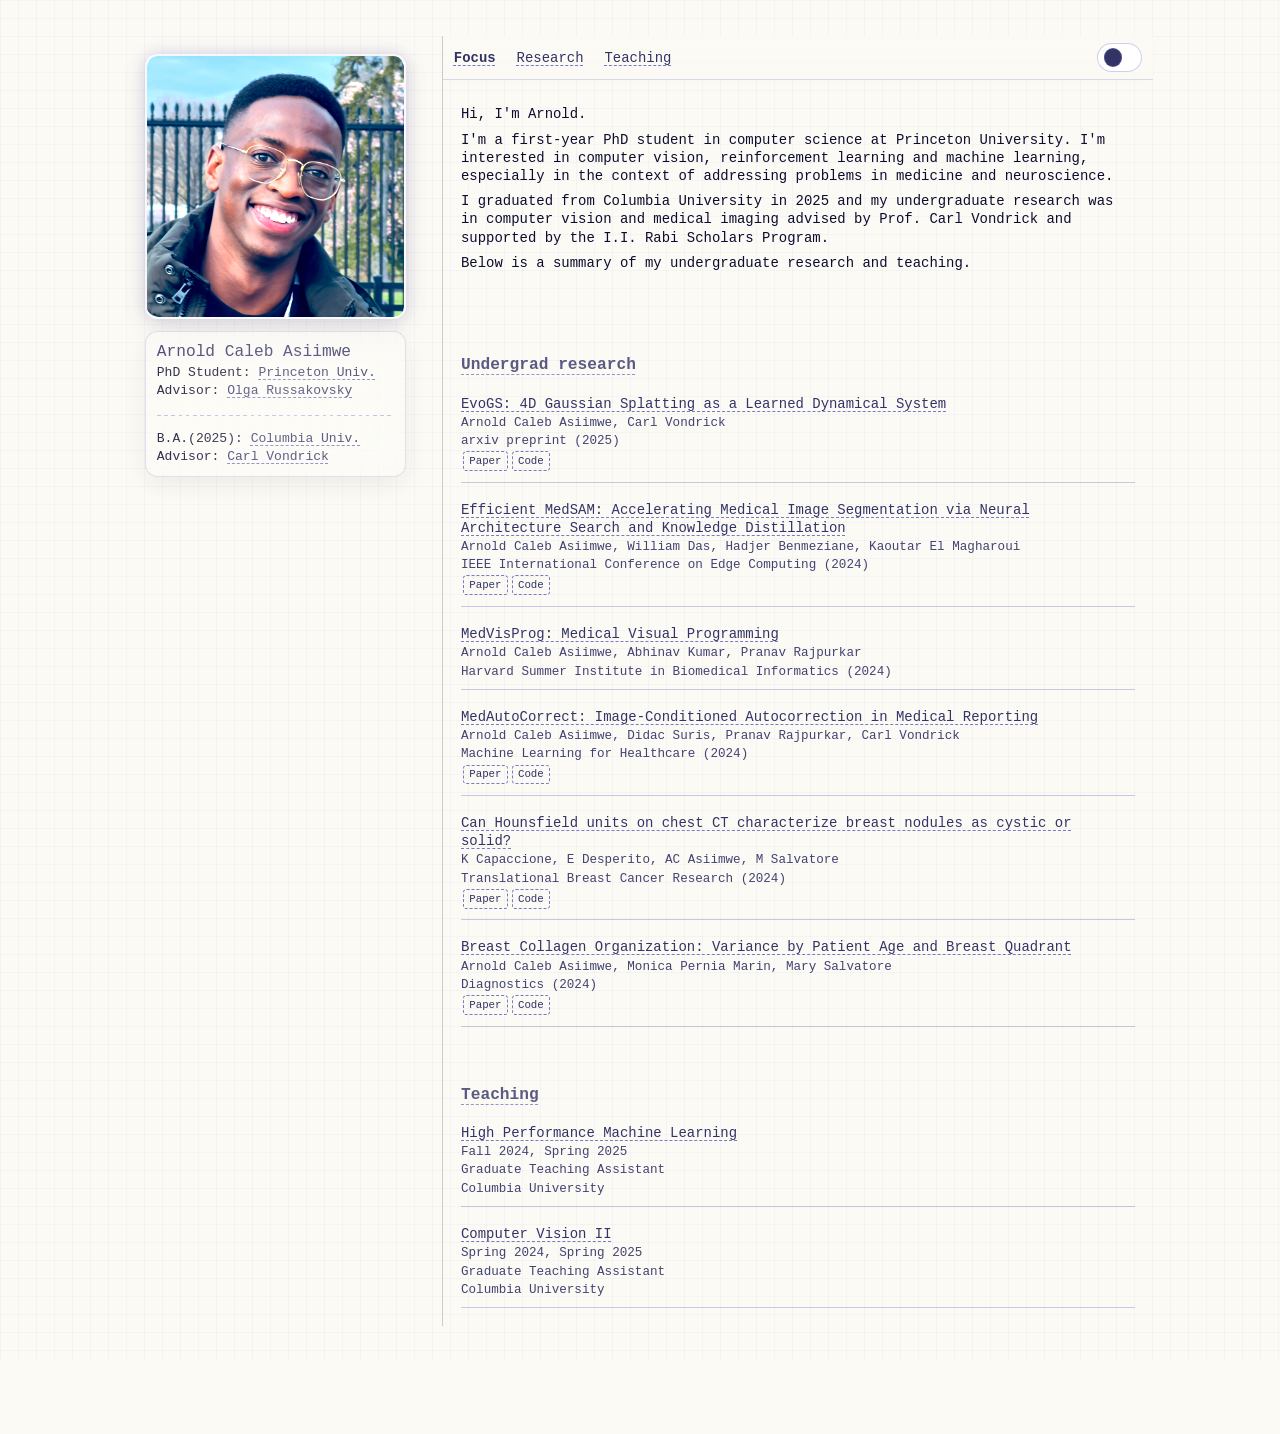
==== commit 93f844f7: "Add clickable profile picture link to arnold_caleb_asiimwe.jpg for SEO" ====
--- a/index.html
+++ b/index.html
@@ -76,7 +76,9 @@
     <!-- LEFT: sticky rail -->
 
     <aside class="side-content" aria-label="Profile rail">
-      <img src="./assets/profilepic.jpg" alt="Arnold Caleb Asiimwe" class="pfp">
+      <a href="./assets/arnold_caleb_asiimwe.jpg" target="_blank" rel="noopener noreferrer">
+        <img src="./assets/profilepic.jpg" alt="Arnold Caleb Asiimwe" class="pfp">
+      </a>
     
       <!-- Academic affiliation under photo -->
       <div class="glass note" style="margin-bottom:12px; font-size:14.5px; line-height:1.4;">
@@ -319,10 +321,10 @@
         <br>
         <div class="project-card">
           <!-- <span class="badge">Vision, Dynamical Systems</span><br> -->
-          <a href="./assets/evogs.pdf" class="navlink">EvoGS: 4D Gaussian Splatting as a Learned Dynamical System</a><br>
+          <a href="https://arxiv.org/abs/2512.19648" class="navlink">EvoGS: 4D Gaussian Splatting as a Learned Dynamical System</a><br>
           <a href="#" class="sub-proj-authors">Arnold Caleb Asiimwe, Carl Vondrick</a><br>
           <a href="#" class="sub-proj-authors">arxiv preprint (2025)</a><br>
-          <a href="./assets/evogs.pdf" class="badge">Paper</a><a href="#" class="badge">Code</a>
+          <a href="https://arxiv.org/pdf/2512.19648" class="badge">Paper</a><a href="#" class="badge">Code</a>
         </div>
         <br>
         <div class="project-card">
@@ -543,4 +545,3 @@
 
 </body>
 </html>
-<!-- Updated Mon Dec 22 02:04:27 PM EST 2025 -->
--- a/css/styles.css
+++ b/css/styles.css
@@ -7,7 +7,9 @@
   --paper:#fcfaf5;
   --rule: #cfd0ff;
 }
-html{scroll-behavior:smooth;}
+html{
+  scroll-behavior:smooth;
+}
 body{
   background-color: var(--paper);
   background-image: 
@@ -15,11 +17,21 @@
     linear-gradient(90deg, rgba(122,122,196,0.05) 1px, transparent 1px);
   background-size: 20px 20px;
   font-family: 'Courier New',Consolas,monospace;
-  margin:40px 60px;
+  margin-top: 40px;
+  margin-bottom: 40px;
+  margin-left: 80px;
+  margin-right: 80px;
   display:flex; flex-direction:row; align-items:flex-start; justify-content:center;
   max-width:100%; font-size:15.5px; line-height:1.3;
   position: relative;
   overflow-x: hidden;
+}
+
+/* Apply 90% zoom only on desktop screens - using zoom instead of transform to preserve sticky positioning */
+@media (min-width: 769px) {
+  body {
+    zoom: 0.9;
+  }
 }
 .container{ display:flex; flex-direction:row; align-items:flex-start; gap:40px; max-width:1100px; width:100%; }
 /* ── Sticky left rail */
@@ -29,7 +41,7 @@
   align-self:flex-start;
 }
 .pfp{
-  display:block; width:100%; margin:30px 0 14px 0; border-radius:14px;
+  display:block; width:100%; margin:20px 0 14px 0; border-radius:14px;
   border: 3px solid rgba(255,255,255,0.4);
   transition: all 0.3s ease;
   cursor: pointer;
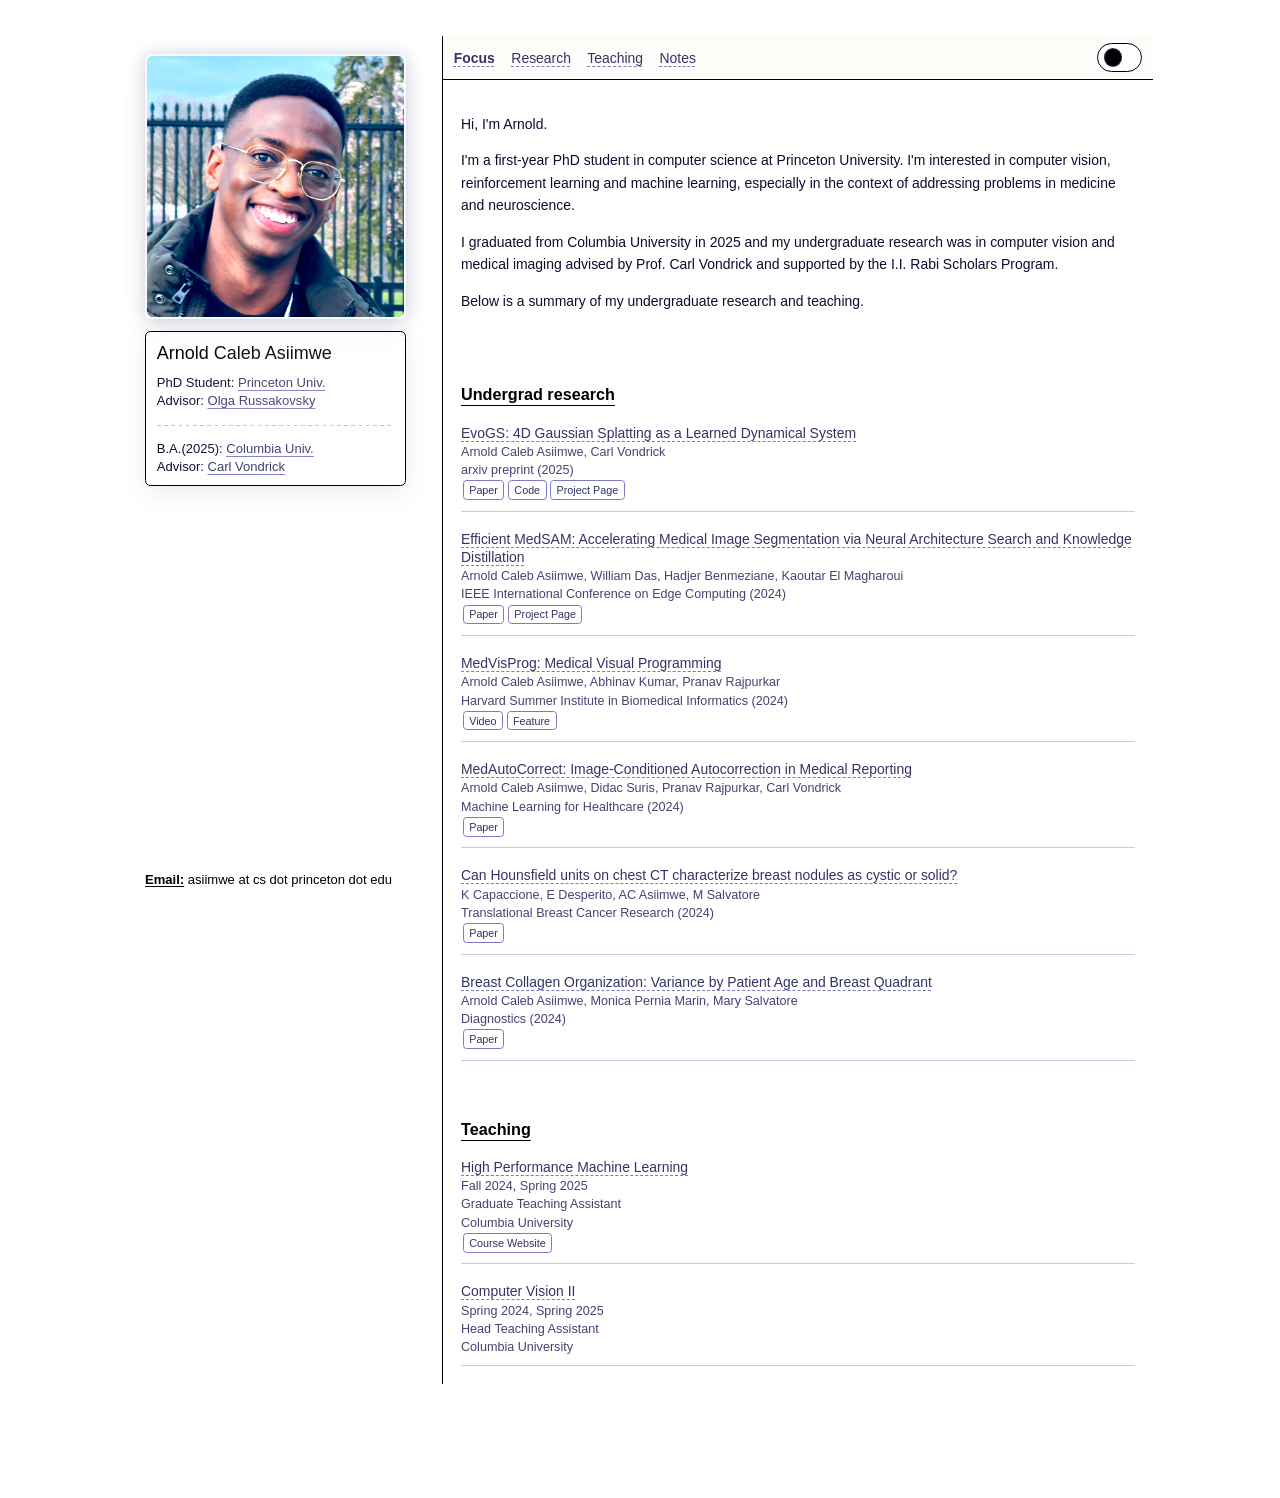
==== commit 0d6133c9: "Complete file sync from public_html" ====
--- a/index.html
+++ b/index.html
@@ -25,6 +25,7 @@
     "@context": "https://schema.org",
     "@type": "Person",
     "name": "Arnold Caleb Asiimwe",
+    "image": "https://cs.princeton.edu/~aa0008/assets/arnold_caleb_asiimwe.jpg",
     "givenName": "Arnold",
     "familyName": "Asiimwe",
     "jobTitle": "PhD Student",
@@ -76,13 +77,13 @@
     <!-- LEFT: sticky rail -->
 
     <aside class="side-content" aria-label="Profile rail">
-      <a href="./assets/arnold_caleb_asiimwe.jpg" target="_blank" rel="noopener noreferrer">
+      <a href="./assets/arnold_caleb_asiimwe.jpg" target="_blank" rel="noopener noreferrer" title="Arnold Caleb Asiimwe - Profile Photo">
         <img src="./assets/profilepic.jpg" alt="Arnold Caleb Asiimwe" class="pfp">
       </a>
     
       <!-- Academic affiliation under photo -->
       <div class="glass note" style="margin-bottom:12px; font-size:14.5px; line-height:1.4;">
-        <h1 style="font-size:18px; margin:0; font-weight:normal;">Arnold Caleb Asiimwe</h1>
+        <h1 style="font-size:20px; margin:0 0 8px 0; font-weight:normal; color:#000000;">Arnold Caleb Asiimwe</h1>
         
         <div class="info-row">
           <span class="label">PhD Student:</span>
@@ -106,6 +107,13 @@
         </div>
       </div>
   
+      <!-- Email -->
+      <div class="email-footer">
+        <div class="info-row">
+          <span class="label">Email:</span>
+          <span>asiimwe at cs dot princeton dot edu</span>
+        </div>
+      </div>
     
       <!-- Dynamic pills -->
       <!-- <div id="dynamic-pills" aria-label="focus tags">
@@ -126,11 +134,12 @@
             <a href="#research" class="navlink active">Focus</a>
             <a href="#projects" class="navlink">Research</a>
             <a href="#teaching" class="navlink">Teaching</a>
+            <a href="#" class="navlink">Notes</a>
           </div>
 
           <!-- Theme toggle -->
           <button id="theme-toggle" type="button" aria-label="Toggle dark mode" class="theme-toggle-btn"
-            style="display:inline-flex; align-items:center; justify-content:center; padding:6px 10px; border:1px solid rgba(122,122,196,.35);
+            style="display:inline-flex; align-items:center; justify-content:center; padding:6px 10px; border:1px solid #000000;
                    background: var(--btn-bg); color: var(--ink); border-radius:999px; cursor:pointer; font-family:inherit; font-size:13px; position:relative; width:50px; height:32px;">
             <span class="toggle-knob"></span>
           </button>
@@ -145,6 +154,8 @@
         <p class="paragraph">
           I'm a first-year PhD student in computer science at Princeton University. I'm interested in computer vision, reinforcement learning and machine learning,
           especially in the context of addressing problems in medicine and neuroscience. 
+        </p>
+
         <p class="paragraph">
           I graduated from Columbia University in 2025 and my undergraduate research
           was in computer vision and medical imaging advised by Prof. Carl Vondrick and supported by the I.I. Rabi Scholars Program.
@@ -154,22 +165,23 @@
         </p>
       </section>
 
-      <!-- <section id="projects" class="section">
-        <br><br><br><br>
-        <h4 class="sub-head">Current research</h4>
-        <br>
-        <div class="project-card">
-          <a href="./assets/evogs.pdf" class="navlink">EvoGS: 4D Gaussian Splatting as a Learned Dynamical System</a><br>
+      <section id="projects" class="section">
+        <br><br><br>
+        <h4 class="sub-head">Undergrad research</h4>
+        <br>
+        <div class="project-card">
+          <!-- <span class="badge">Vision, Dynamical Systems</span><br> -->
+          <a href="./evogs.html" class="navlink">EvoGS: 4D Gaussian Splatting as a Learned Dynamical System</a><br>
           <a href="#" class="sub-proj-authors">Arnold Caleb Asiimwe, Carl Vondrick</a><br>
           <a href="#" class="sub-proj-authors">arxiv preprint (2025)</a><br>
-          <a href="./assets/evogs.pdf" class="badge">Paper</a><a href="#" class="badge">Code</a>
+          <a href="https://arxiv.org/pdf/2512.19648" class="badge">Paper</a><a href="#" class="badge">Code</a><a href="./evogs.html" class="badge">Project Page</a>
         </div>
         <br>
         <div class="project-card">
           <a href="https://www.cs.columbia.edu/~aa4870/efficientmedsam.pdf" class="navlink">Efficient MedSAM: Accelerating Medical Image Segmentation via Neural Architecture Search and Knowledge Distillation</a><br>
           <a href="#" class="sub-proj-authors">Arnold Caleb Asiimwe, William Das, Hadjer Benmeziane, Kaoutar El Magharoui</a><br>
           <a href="#" class="sub-proj-authors">IEEE International Conference on Edge Computing (2024)</a><br>
-          <a href="https://www.cs.columbia.edu/~aa4870/efficientmedsam.pdf" class="badge">Paper</a><a href="#" class="badge">Code</a>
+          <a href="https://www.cs.columbia.edu/~aa4870/efficientmedsam.pdf" class="badge">Paper</a><a href="https://research.ibm.com/publications/efficientmedsam-accelerating-medical-image-segmentation-via-neural-architecture-search-and-knowledge-distillation" class="badge">Project Page</a>
         </div>
         <br>
         <div class="project-card">
@@ -177,189 +189,28 @@
           <a href="https://www.cs.columbia.edu/~aa4870/MedVisProg_Teaser_V3.mp4" class="navlink">MedVisProg: Medical Visual Programming</a><br>
           <a href="#" class="sub-proj-authors">Arnold Caleb Asiimwe, Abhinav Kumar, Pranav Rajpurkar</a><br>
           <a href="#" class="sub-proj-authors">Harvard Summer Institute in Biomedical Informatics (2024)</a><br>
+          <a href="https://www.cs.columbia.edu/~aa4870/MedVisProg_Teaser_V3.mp4" class="badge">Video</a><a href="https://www.college.columbia.edu/news/2024-undergraduate-research-symposium" class="badge">Feature</a>
         </div>
         <br>
         <div class="project-card">
           <a href="https://medautocorrect.cs.columbia.edu/health-autocorrect.pdf" class="navlink">MedAutoCorrect: Image-Conditioned Autocorrection in Medical Reporting</a><br>
           <a href="#" class="sub-proj-authors">Arnold Caleb Asiimwe, Didac Suris, Pranav Rajpurkar, Carl Vondrick</a><br>
           <a href="#" class="sub-proj-authors">Machine Learning for Healthcare (2024)</a><br>
-          <a href="https://medautocorrect.cs.columbia.edu/health-autocorrect.pdf" class="badge">Paper</a><a href="#" class="badge">Code</a>
+          <a href="https://medautocorrect.cs.columbia.edu/health-autocorrect.pdf" class="badge">Paper</a>
         </div>
         <br>
         <div class="project-card">
           <a href="https://pmc.ncbi.nlm.nih.gov/articles/PMC11093092/" class="navlink">Can Hounsfield units on chest CT characterize breast nodules as cystic or solid?</a><br>
           <a href="#" class="sub-proj-authors">K Capaccione, E Desperito, AC Asiimwe, M Salvatore</a><br>
           <a href="#" class="sub-proj-authors">Translational Breast Cancer Research (2024)</a><br>
-          <a href="https://pmc.ncbi.nlm.nih.gov/articles/PMC11093092/" class="badge">Paper</a><a href="#" class="badge">Code</a>
+          <a href="https://pmc.ncbi.nlm.nih.gov/articles/PMC11093092/" class="badge">Paper</a>
         </div>
         <br>
         <div class="project-card">
           <a href="https://pmc.ncbi.nlm.nih.gov/articles/PMC11353690/" class="navlink">Breast Collagen Organization: Variance by Patient Age and Breast Quadrant</a><br>
           <a href="#" class="sub-proj-authors">Arnold Caleb Asiimwe, Monica Pernia Marin, Mary Salvatore</a><br>
           <a href="#" class="sub-proj-authors">Diagnostics (2024)</a><br>
-          <a href="https://pmc.ncbi.nlm.nih.gov/articles/PMC11353690/" class="badge">Paper</a><a href="#" class="badge">Code</a>
-        </div>
-        <br>
-        <div class="project-card">
-          <a href="./assets/evogs.pdf" class="navlink">EvoGS: 4D Gaussian Splatting as a Learned Dynamical System</a><br>
-          <a href="#" class="sub-proj-authors">Arnold Caleb Asiimwe, Carl Vondrick</a><br>
-          <a href="#" class="sub-proj-authors">arxiv preprint (2025)</a><br>
-          <a href="./assets/evogs.pdf" class="badge">Paper</a><a href="#" class="badge">Code</a>
-        </div>
-        <br>
-        <div class="project-card">
-          <a href="https://www.cs.columbia.edu/~aa4870/efficientmedsam.pdf" class="navlink">Efficient MedSAM: Accelerating Medical Image Segmentation via Neural Architecture Search and Knowledge Distillation</a><br>
-          <a href="#" class="sub-proj-authors">Arnold Caleb Asiimwe, William Das, Hadjer Benmeziane, Kaoutar El Magharoui</a><br>
-          <a href="#" class="sub-proj-authors">IEEE International Conference on Edge Computing (2024)</a><br>
-          <a href="https://www.cs.columbia.edu/~aa4870/efficientmedsam.pdf" class="badge">Paper</a><a href="#" class="badge">Code</a>
-        </div>
-        <br>
-        <div class="project-card">
-          <a href="<div class="project-card">
-          <a href="https://www.cs.columbia.edu/~aa4870/MedVisProg_Teaser_V3.mp4" class="navlink">MedVisProg: Medical Visual Programming</a><br>
-          <a href="#" class="sub-proj-authors">Arnold Caleb Asiimwe, Abhinav Kumar, Pranav Rajpurkar</a><br>
-          <a href="#" class="sub-proj-authors">Harvard Summer Institute in Biomedical Informatics (2024)</a><br>
-        </div>
-        <br>
-        <div class="project-card">
-          <a href="https://medautocorrect.cs.columbia.edu/health-autocorrect.pdf" class="navlink">MedAutoCorrect: Image-Conditioned Autocorrection in Medical Reporting</a><br>
-          <a href="#" class="sub-proj-authors">Arnold Caleb Asiimwe, Didac Suris, Pranav Rajpurkar, Carl Vondrick</a><br>
-          <a href="#" class="sub-proj-authors">Machine Learning for Healthcare (2024)</a><br>
-          <a href="https://medautocorrect.cs.columbia.edu/health-autocorrect.pdf" class="badge">Paper</a><a href="#" class="badge">Code</a>
-        </div>
-        <br>
-        <div class="project-card">
-          <a href="https://pmc.ncbi.nlm.nih.gov/articles/PMC11093092/" class="navlink">Can Hounsfield units on chest CT characterize breast nodules as cystic or solid?</a><br>
-          <a href="#" class="sub-proj-authors">K Capaccione, E Desperito, AC Asiimwe, M Salvatore</a><br>
-          <a href="#" class="sub-proj-authors">Translational Breast Cancer Research (2024)</a><br>
-          <a href="https://pmc.ncbi.nlm.nih.gov/articles/PMC11093092/" class="badge">Paper</a><a href="#" class="badge">Code</a>
-        </div>
-        <br>
-        <div class="project-card">
-          <a href="https://pmc.ncbi.nlm.nih.gov/articles/PMC11353690/" class="navlink">Breast Collagen Organization: Variance by Patient Age and Breast Quadrant</a><br>
-          <a href="#" class="sub-proj-authors">Arnold Caleb Asiimwe, Monica Pernia Marin, Mary Salvatore</a><br>
-          <a href="#" class="sub-proj-authors">Diagnostics (2024)</a><br>
-          <a href="https://pmc.ncbi.nlm.nih.gov/articles/PMC11353690/" class="badge">Paper</a><a href="#" class="badge">Code</a>
-        </div>
-        <br>
-        <div class="project-card">
-          <a href="https://pmc.ncbi.nlm.nih.gov/articles/PMC11093092/" class="navlink">Can Hounsfield units on chest CT characterize breast nodules as cystic or solid?</a><br>
-          <a href="#" class="sub-proj-authors">K Capaccione, E Desperito, AC Asiimwe, M Salvatore</a><br>
-          <a href="#" class="sub-proj-authors">Translational Breast Cancer Research (2024)</a><br>
-          <a href="https://pmc.ncbi.nlm.nih.gov/articles/PMC11093092/" class="badge">Paper</a><a href="#" class="badge">Code</a>
-        </div>
-        <br>
-        <div class="project-card">
-          <a href="https://pmc.ncbi.nlm.nih.gov/articles/PMC11353690/" class="navlink">Breast Collagen Organization: Variance by Patient Age and Breast Quadrant</a><br>
-          <a href="#" class="sub-proj-authors">Arnold Caleb Asiimwe, Monica Pernia Marin, Mary Salvatore</a><br>
-          <a href="#" class="sub-proj-authors">Diagnostics (2024)</a><br>
-          <a href="https://pmc.ncbi.nlm.nih.gov/articles/PMC11353690/" class="badge">Paper</a><a href="#" class="badge">Code</a>
-        </div>
-        <br>
-        <div class="project-card">
-          <a href="https://pmc.ncbi.nlm.nih.gov/articles/PMC11093092/" class="navlink">Can Hounsfield units on chest CT characterize breast nodules as cystic or solid?</a><br>
-          <a href="#" class="sub-proj-authors">K Capaccione, E Desperito, AC Asiimwe, M Salvatore</a><br>
-          <a href="#" class="sub-proj-authors">Translational Breast Cancer Research (2024)</a><br>
-          <a href="https://pmc.ncbi.nlm.nih.gov/articles/PMC11093092/" class="badge">Paper</a><a href="#" class="badge">Code</a>
-        </div>
-        <br>
-        <div class="project-card">
-          <a href="https://pmc.ncbi.nlm.nih.gov/articles/PMC11353690/" class="navlink">Breast Collagen Organization: Variance by Patient Age and Breast Quadrant</a><br>
-          <a href="#" class="sub-proj-authors">Arnold Caleb Asiimwe, Monica Pernia Marin, Mary Salvatore</a><br>
-          <a href="#" class="sub-proj-authors">Diagnostics (2024)</a><br>
-          <a href="https://pmc.ncbi.nlm.nih.gov/articles/PMC11353690/" class="badge">Paper</a><a href="#" class="badge">Code</a>
-        </div>
-        <br>
-        <div class="project-card">
-          <a href="https://pmc.ncbi.nlm.nih.gov/articles/PMC11093092/" class="navlink">Can Hounsfield units on chest CT characterize breast nodules as cystic or solid?</a><br>
-          <a href="#" class="sub-proj-authors">K Capaccione, E Desperito, AC Asiimwe, M Salvatore</a><br>
-          <a href="#" class="sub-proj-authors">Translational Breast Cancer Research (2024)</a><br>
-          <a href="https://pmc.ncbi.nlm.nih.gov/articles/PMC11093092/" class="badge">Paper</a><a href="#" class="badge">Code</a>
-        </div>
-        <br>
-        <div class="project-card">
-          <a href="https://pmc.ncbi.nlm.nih.gov/articles/PMC11353690/" class="navlink">Breast Collagen Organization: Variance by Patient Age and Breast Quadrant</a><br>
-          <a href="#" class="sub-proj-authors">Arnold Caleb Asiimwe, Monica Pernia Marin, Mary Salvatore</a><br>
-          <a href="#" class="sub-proj-authors">Diagnostics (2024)</a><br>
-          <a href="https://pmc.ncbi.nlm.nih.gov/articles/PMC11353690/" class="badge">Paper</a><a href="#" class="badge">Code</a>
-        </div>
-        <br>
-        <div class="project-card">
-          <a href="https://pmc.ncbi.nlm.nih.gov/articles/PMC11093092/" class="navlink">Can Hounsfield units on chest CT characterize breast nodules as cystic or solid?</a><br>
-          <a href="#" class="sub-proj-authors">K Capaccione, E Desperito, AC Asiimwe, M Salvatore</a><br>
-          <a href="#" class="sub-proj-authors">Translational Breast Cancer Research (2024)</a><br>
-          <a href="https://pmc.ncbi.nlm.nih.gov/articles/PMC11093092/" class="badge">Paper</a><a href="#" class="badge">Code</a>
-        </div>
-        <br>
-        <div class="project-card">
-          <a href="https://pmc.ncbi.nlm.nih.gov/articles/PMC11353690/" class="navlink">Breast Collagen Organization: Variance by Patient Age and Breast Quadrant</a><br>
-          <a href="#" class="sub-proj-authors">Arnold Caleb Asiimwe, Monica Pernia Marin, Mary Salvatore</a><br>
-          <a href="#" class="sub-proj-authors">Diagnostics (2024)</a><br>
-          <a href="https://pmc.ncbi.nlm.nih.gov/articles/PMC11353690/" class="badge">Paper</a><a href="#" class="badge">Code</a>
-        </div>
-        <br>
-        <div class="project-card">
-          <a href="https://pmc.ncbi.nlm.nih.gov/articles/PMC11093092/" class="navlink">Can Hounsfield units on chest CT characterize breast nodules as cystic or solid?</a><br>
-          <a href="#" class="sub-proj-authors">K Capaccione, E Desperito, AC Asiimwe, M Salvatore</a><br>
-          <a href="#" class="sub-proj-authors">Translational Breast Cancer Research (2024)</a><br>
-          <a href="https://pmc.ncbi.nlm.nih.gov/articles/PMC11093092/" class="badge">Paper</a><a href="#" class="badge">Code</a>
-        </div>
-        <br>
-        <div class="project-card">
-          <a href="https://pmc.ncbi.nlm.nih.gov/articles/PMC11353690/" class="navlink">Breast Collagen Organization: Variance by Patient Age and Breast Quadrant</a><br>
-          <a href="#" class="sub-proj-authors">Arnold Caleb Asiimwe, Monica Pernia Marin, Mary Salvatore</a><br>
-          <a href="#" class="sub-proj-authors">Diagnostics (2024)</a><br>
-          <a href="https://pmc.ncbi.nlm.nih.gov/articles/PMC11353690/" class="badge">Paper</a><a href="#" class="badge">Code</a>
-        </div>
-        <br>
-
-      </section> -->
-
-      <section id="projects" class="section">
-        <br><br><br><br>
-        <h4 class="sub-head">Undergrad research</h4>
-        <br>
-        <div class="project-card">
-          <!-- <span class="badge">Vision, Dynamical Systems</span><br> -->
-          <a href="https://arxiv.org/abs/2512.19648" class="navlink">EvoGS: 4D Gaussian Splatting as a Learned Dynamical System</a><br>
-          <a href="#" class="sub-proj-authors">Arnold Caleb Asiimwe, Carl Vondrick</a><br>
-          <a href="#" class="sub-proj-authors">arxiv preprint (2025)</a><br>
-          <a href="https://arxiv.org/pdf/2512.19648" class="badge">Paper</a><a href="#" class="badge">Code</a>
-        </div>
-        <br>
-        <div class="project-card">
-          <a href="https://www.cs.columbia.edu/~aa4870/efficientmedsam.pdf" class="navlink">Efficient MedSAM: Accelerating Medical Image Segmentation via Neural Architecture Search and Knowledge Distillation</a><br>
-          <a href="#" class="sub-proj-authors">Arnold Caleb Asiimwe, William Das, Hadjer Benmeziane, Kaoutar El Magharoui</a><br>
-          <a href="#" class="sub-proj-authors">IEEE International Conference on Edge Computing (2024)</a><br>
-          <a href="https://www.cs.columbia.edu/~aa4870/efficientmedsam.pdf" class="badge">Paper</a><a href="#" class="badge">Code</a>
-        </div>
-        <br>
-        <div class="project-card">
-          <a href="<div class="project-card">
-          <a href="https://www.cs.columbia.edu/~aa4870/MedVisProg_Teaser_V3.mp4" class="navlink">MedVisProg: Medical Visual Programming</a><br>
-          <a href="#" class="sub-proj-authors">Arnold Caleb Asiimwe, Abhinav Kumar, Pranav Rajpurkar</a><br>
-          <a href="#" class="sub-proj-authors">Harvard Summer Institute in Biomedical Informatics (2024)</a><br>
-        </div>
-        <br>
-        <div class="project-card">
-          <a href="https://medautocorrect.cs.columbia.edu/health-autocorrect.pdf" class="navlink">MedAutoCorrect: Image-Conditioned Autocorrection in Medical Reporting</a><br>
-          <a href="#" class="sub-proj-authors">Arnold Caleb Asiimwe, Didac Suris, Pranav Rajpurkar, Carl Vondrick</a><br>
-          <a href="#" class="sub-proj-authors">Machine Learning for Healthcare (2024)</a><br>
-          <a href="https://medautocorrect.cs.columbia.edu/health-autocorrect.pdf" class="badge">Paper</a><a href="#" class="badge">Code</a>
-        </div>
-        <br>
-        <div class="project-card">
-          <a href="https://pmc.ncbi.nlm.nih.gov/articles/PMC11093092/" class="navlink">Can Hounsfield units on chest CT characterize breast nodules as cystic or solid?</a><br>
-          <a href="#" class="sub-proj-authors">K Capaccione, E Desperito, AC Asiimwe, M Salvatore</a><br>
-          <a href="#" class="sub-proj-authors">Translational Breast Cancer Research (2024)</a><br>
-          <a href="https://pmc.ncbi.nlm.nih.gov/articles/PMC11093092/" class="badge">Paper</a><a href="#" class="badge">Code</a>
-        </div>
-        <br>
-        <div class="project-card">
-          <a href="https://pmc.ncbi.nlm.nih.gov/articles/PMC11353690/" class="navlink">Breast Collagen Organization: Variance by Patient Age and Breast Quadrant</a><br>
-          <a href="#" class="sub-proj-authors">Arnold Caleb Asiimwe, Monica Pernia Marin, Mary Salvatore</a><br>
-          <a href="#" class="sub-proj-authors">Diagnostics (2024)</a><br>
-          <a href="https://pmc.ncbi.nlm.nih.gov/articles/PMC11353690/" class="badge">Paper</a><a href="#" class="badge">Code</a>
+          <a href="https://pmc.ncbi.nlm.nih.gov/articles/PMC11353690/" class="badge">Paper</a>
         </div>
         <br>
 
@@ -373,14 +224,15 @@
           <a href="https://cs.columbia.edu/~aa4870/high-performance-machine-learning/" class="navlink">High Performance Machine Learning</a><br>
           <a href="#" class="sub-proj-authors">Fall 2024, Spring 2025</a><br>
           <span class="sub-proj-authors">Graduate Teaching Assistant</span><br>
-          <span class="sub-proj-authors">Columbia University</span>
+          <span class="sub-proj-authors">Columbia University</span><br>
+          <a href="https://cs.columbia.edu/~aa4870/high-performance-machine-learning/" class="badge">Course Website</a>
 
         </div>
         <br>
         <div class="project-card">
           <a href="" class="navlink">Computer Vision II</a><br>
           <a href="#" class="sub-proj-authors">Spring 2024, Spring 2025</a><br>
-          <span class="sub-proj-authors">Graduate Teaching Assistant</span><br>
+          <span class="sub-proj-authors">Head Teaching Assistant</span><br>
           <span class="sub-proj-authors">Columbia University</span>
         </div>
         <br>
--- a/css/styles.css
+++ b/css/styles.css
@@ -4,7 +4,7 @@
   --ink:#333366;
   --ink2:#0c0c2e;
   --accent:#7a7ac4;
-  --paper:#fcfaf5;
+  --paper:#ffffff;
   --rule: #cfd0ff;
 }
 html{
@@ -12,11 +12,9 @@
 }
 body{
   background-color: var(--paper);
-  background-image: 
-    linear-gradient(rgba(122,122,196,0.05) 1px, transparent 1px),
-    linear-gradient(90deg, rgba(122,122,196,0.05) 1px, transparent 1px);
-  background-size: 20px 20px;
-  font-family: 'Courier New',Consolas,monospace;
+  font-family: 'Avenir', 'Avenir Next', -apple-system, BlinkMacSystemFont, 'Segoe UI', 'Helvetica Neue', sans-serif;
+  -webkit-font-smoothing: antialiased;
+  -moz-osx-font-smoothing: grayscale;
   margin-top: 40px;
   margin-bottom: 40px;
   margin-left: 80px;
@@ -40,14 +38,48 @@
   position:sticky; top:24px;
   align-self:flex-start;
 }
+.email-footer{
+  position: fixed;
+  bottom: 0;
+  width: 290px;
+  font-size: 14.5px;
+  line-height: 1.4;
+  padding-top: 12px;
+  padding-bottom: 12px;
+  background-color: var(--paper);
+}
+
+.acknowledgments-footer{
+  position: fixed;
+  bottom: 0;
+  width: 290px;
+  font-size: 14.5px;
+  line-height: 1.4;
+  padding-top: 12px;
+  padding-bottom: 12px;
+  background-color: var(--paper);
+}
+
+@keyframes fadeInUp {
+  from {
+    opacity: 0;
+    transform: translateY(10px);
+  }
+  to {
+    opacity: 1;
+    transform: translateY(0);
+  }
+}
+
 .pfp{
-  display:block; width:100%; margin:20px 0 14px 0; border-radius:14px;
+  display:block; width:100%; margin:20px 0 14px 0; border-radius:8px;
   border: 3px solid rgba(255,255,255,0.4);
   transition: all 0.3s ease;
   cursor: pointer;
   position: relative;
   overflow: hidden;
   box-sizing: border-box;
+  animation: fadeInUp 0.6s ease-out;
   /* Create the glass refraction effect */
   filter: 
     contrast(1.15) 
@@ -81,7 +113,7 @@
   position: absolute;
   top: 0; left: 0;
   width: 100%; height: 100%;
-  border-radius: 14px;
+  border-radius: 8px;
   /* Create edge refraction zones that distort the image */
   background: 
     /* Top-left edge refraction */
@@ -127,7 +159,7 @@
   position: absolute;
   top: 0; left: 0;
   width: 100%; height: 100%;
-  border-radius: 14px;
+  border-radius: 8px;
   /* Create edge refraction zones */
   background: 
     /* Top-left corner refraction */
@@ -159,6 +191,7 @@
   margin:8px 0; box-shadow:1px 1px 25px 1px rgba(0,0,0,.02);
 }
 .note{ font-size:13px; opacity:.85; }
+.email-footer .label{ font-weight: bold; text-decoration: underline; text-decoration-style: solid; text-decoration-color: #000000; text-underline-offset: 2px; text-decoration-thickness: 1px; }
 .pill{
   font-size:12.5px; padding:2px 8px; border-radius:999px; background:#ecebff; color:var(--ink);
   margin:4px 6px 0 0; display:inline-block; white-space:nowrap;
@@ -167,12 +200,44 @@
 .pill:hover{ transform:translateY(-1px); }
 
 /* ── Content column */
-.content{ flex:1 1 auto; border-left:1px solid #ccc; padding-left:20px; }
+.content{ 
+  flex:1 1 auto; 
+  border-left:1px solid #000000; 
+  padding-left:20px; 
+}
 h1,h2,h3,h4{ color:var(--ink); margin:0 0 6px 0; }
-.paragraph{ color:var(--ink2); margin:8px 0;}
+.paragraph{ color:var(--ink2); margin:16px 0; line-height:1.6;}
 #focus .paragraph{ text-align:justify;text-justify:inter-word;}
-.arnold,.sub-proj-link{ color:var(--ink); text-decoration:underline; text-decoration-color:var(--accent); text-decoration-style:dashed; text-underline-offset:3px; text-decoration-thickness:1px; }
-.sub-head{ font-size:18px; opacity:.8; margin:4px 0 0px; font-weight:550; text-decoration:underline; text-decoration-style:dashed; text-decoration-color:var(--accent); text-underline-offset:6px; text-decoration-thickness:1px;}
+
+/* Research interests list with square bullets */
+.research-interests {
+  list-style-type: square;
+  margin: 16px 0 16px 20px;
+  padding-left: 0;
+  line-height: 1.6;
+  color: #000000;
+}
+
+.research-interests > li {
+  margin-bottom: 8px;
+}
+
+.research-interests ul {
+  list-style-type: square;
+  margin: 8px 0 8px 20px;
+  padding-left: 0;
+}
+
+.research-interests li {
+  color: #000000;
+}
+
+body[data-theme="dark"] .research-interests,
+body[data-theme="dark"] .research-interests li {
+  color: var(--ink);
+}
+.arnold,.sub-proj-link{ color:var(--ink); text-decoration:underline; text-decoration-color:var(--accent); text-decoration-style:solid; text-underline-offset:3px; text-decoration-thickness:1px; }
+.sub-head{ font-size:18px; color:#000000; margin:4px 0 0px; font-weight:550; text-decoration:underline; text-decoration-style:solid; text-decoration-color:#000000; text-underline-offset:6px; text-decoration-thickness:1px;}
 .sub-proj{ color:#0a0a6d; text-decoration:none; font-weight:500; }
 .sub-proj-authors{ color:var(--ink); font-size:14px; text-decoration:none; }
 .sub-proj-proj{ color:#37378f; font-size:15.5px; text-decoration:none; }
@@ -213,6 +278,9 @@
   transform: translateY(-1px);
 }
 .section{ scroll-margin-top:90px; } /* anchor comfort */
+#research.section{ animation: fadeInUp 0.6s ease-out 0.2s both; }
+#projects.section{ animation: fadeInUp 0.6s ease-out 0.3s both; }
+#teaching.section{ animation: fadeInUp 0.6s ease-out 0.4s both; }
 .project-card{
   border-bottom:1px solid rgba(122,122,196,0.4);
   padding-bottom:10px;
@@ -230,7 +298,7 @@
       rgba(252,250,245,0.0) 70%, 
       rgba(252,250,245,0.05) 90%, 
       rgba(252,250,245,0.1) 100%);
-  border-bottom:1px solid rgba(122,122,196,0.1);
+  border-bottom:1px solid #000000;
   padding:8px 12px; margin-left:-20px; margin-right:-20px;
   box-shadow: 
     0 1px 10px rgba(0,0,0,0.01);
@@ -270,8 +338,8 @@
 @media (max-width:1040px){
   .container{ flex-direction:column; }
   .side-content{ position:relative; top:auto; width:100%; }
-  .content{ border-left:none; padding-left:0; }
-  body[data-theme="dark"] .content{ border-left:none; }
+  .content{ border-left:none !important; padding-left:0; }
+  body[data-theme="dark"] .content{ border-left:none !important; }
 }
 
 /* Reduce neural background intensity on mobile for performance */
@@ -301,13 +369,33 @@
   .side-content {
     text-align: left;
     width: 100%;
+    height: auto;
+    position: relative;
+    display: block;
+    min-height: auto;
+  }
+  
+  .email-footer {
+    display: none;
+  }
+  
+  .acknowledgments-footer {
+    display: none;
+  }
+  
+  #research.section {
+    padding-top: 0;
+  }
+  
+  #research.section > br:first-child {
+    display: none;
   }
   
   .side-content .glass {
     width: 100%;
     box-sizing: border-box;
     box-shadow: none;
-    border: 1px solid rgba(122,122,196,0.15);
+    border: 1px solid #000000;
   }
   
   /* Make name bigger on mobile */
@@ -372,7 +460,7 @@
     width: 50px;
     height: 32px;
     border-radius: 999px;
-    border: 1px solid rgba(122,122,196,.35);
+    border: 1px solid #000000;
     background: var(--btn-bg);
     cursor: pointer;
     align-items: center;
@@ -387,7 +475,7 @@
     position: absolute;
     width: 14px;
     height: 14px;
-    background: var(--ink);
+    background: #000000;
     border-radius: 50%;
     border: 1px solid rgba(122,122,196,0.4);
     transition: transform 0.3s ease, background 0.3s ease, border-color 0.3s ease;
@@ -406,7 +494,7 @@
   
   /* Dark theme floating toggle */
   body[data-theme="dark"] .floating-theme-toggle {
-    border-color: #2e3470;
+    border-color: rgba(154,160,255,0.28);
   }
   
   body[data-theme="dark"] .floating-theme-toggle:hover {
@@ -457,14 +545,27 @@
 /* Global backgrounds/borders that reference your vars */
 body[data-theme="dark"]{
   background-color: var(--paper);
-  background-image: 
-    linear-gradient(rgba(154,160,255,0.04) 1px, transparent 1px),
-    linear-gradient(90deg, rgba(154,160,255,0.04) 1px, transparent 1px);
-  background-size: 20px 20px;
 }
 
 /* Content column divider */
 body[data-theme="dark"] .content{ border-left:1px solid #2a2e54; }
+/* Dark theme email footer */
+body[data-theme="dark"] .email-footer{ color:var(--ink2); }
+body[data-theme="dark"] .email-footer .info-row{ color:var(--ink2); }
+body[data-theme="dark"] .email-footer span{ color:var(--ink2); }
+
+body[data-theme="dark"] .acknowledgments-footer{ color:var(--ink2); }
+body[data-theme="dark"] .acknowledgments-footer p{ color:var(--ink2); }
+
+/* Dark theme email label */
+body[data-theme="dark"] .email-footer .label{ text-decoration-color: var(--accent); }
+
+/* Dark theme sub-head */
+body[data-theme="dark"] .sub-head{ color:var(--ink); text-decoration-color:var(--accent); }
+body[data-theme="dark"] h5{ color:var(--ink); }
+
+/* Dark theme h1 in glass note */
+body[data-theme="dark"] .glass h1, body[data-theme="dark"] .note h1{ color:#ffffff !important; }
 
 /* Sticky rail note / pills / topic chips */
 body[data-theme="dark"] .text-background{ background:#181b33; color:var(--ink2); box-shadow:none; }
@@ -506,7 +607,7 @@
       rgba(15,17,32,0.4) 0%, 
       rgba(15,17,32,0.2) 50%, 
       rgba(15,17,32,0.05) 100%);
-  border-bottom:1px solid rgba(154,160,255,0.15);
+  border-bottom:1px solid #000000;
   box-shadow: 
     0 2px 20px rgba(0,0,0,0.2);
 }
@@ -580,7 +681,7 @@
 
 /* Update the toggle button colors in dark */
 body[data-theme="dark"] #theme-toggle{
-  background: var(--btn-bg); color: var(--ink); border-color:#2e3470;
+  background: var(--btn-bg); color: var(--ink); border-color:rgba(154,160,255,0.28);
 }
 
 /* Toggle knob inside button */
@@ -592,7 +693,7 @@
   position: absolute;
   width: 18px;
   height: 18px;
-  background: var(--ink);
+  background: #000000;
   border-radius: 50%;
   border: 1px solid rgba(122,122,196,0.4);
   transition: transform 0.3s ease, background 0.3s ease, border-color 0.3s ease;
@@ -615,7 +716,7 @@
 
 .badge{ 
   /* background:linear-gradient(180deg,#fff,#f3f4ff); */
-  border:1px dashed var(--accent);
+  border:1px solid var(--accent);
   color:var(--ink);
 }
 
@@ -703,8 +804,8 @@
 .glass{
   position: relative;
   background: rgba(255,255,255,0.28);
-  border: 1px solid rgba(122,122,196,0.25);
-  border-radius: 14px;
+  border: 1px solid #000000;
+  border-radius: 6px;
   padding: 10px 12px;
   backdrop-filter: blur(12px) saturate(120%);
   -webkit-backdrop-filter: blur(12px) saturate(120%);
@@ -714,6 +815,7 @@
   cursor: pointer;
   box-sizing: border-box;
   width: 100%;
+  animation: fadeInUp 0.6s ease-out 0.1s both;
 }
 
 /* Add a moving highlight "shine" */
@@ -741,6 +843,13 @@
   box-shadow: 0 12px 38px rgba(0,0,0,0.45), inset 0 1px 0 rgba(255,255,255,0.06);
 }
 
+/* Dark theme glass on mobile */
+@media (max-width:768px){
+  body[data-theme="dark"] .side-content .glass{
+    border: 1px solid rgba(154,160,255,0.28);
+  }
+}
+
 /* ===== Accessibility: reduced transparency fallback ===== */
 @media (prefers-reduced-transparency: reduce) {
   .glass, body[data-theme="dark"] .glass{
@@ -762,11 +871,11 @@
   backdrop-filter: blur(8px) saturate(120%);
   -webkit-backdrop-filter: blur(8px) saturate(120%);
   background: linear-gradient(180deg, rgba(252,250,245,0.65), rgba(252,250,245,0.4));
-  border-bottom: 1px solid rgba(122,122,196,0.28);
+  border-bottom: 1px solid #000000;
 }
 body[data-theme="dark"] .micro-nav{
   background: linear-gradient(180deg, rgba(15,17,32,0.55), rgba(15,17,32,0.35));
-  border-bottom-color: rgba(154,160,255,0.22);
+  border-bottom-color: #000000;
 }
 
 /* Paper cards (optional glass variant) */
@@ -813,3 +922,115 @@
     transparent 16px
   );
 }
+
+/* ── Project Page Styles */
+.project-header h1 {
+  color: #000000;
+}
+
+body[data-theme="dark"] .project-header h1 {
+  color: var(--ink);
+}
+
+.project-figure {
+  width: 100%;
+  max-width: 800px;
+  margin: 24px auto;
+  text-align: center;
+}
+
+.project-figure img {
+  width: 100%;
+  height: auto;
+  border-radius: 8px;
+}
+
+.project-figure figcaption {
+  font-size: 13px;
+  color: var(--ink2);
+  margin-top: 8px;
+  line-height: 1.5;
+}
+
+body[data-theme="dark"] .project-figure figcaption {
+  color: var(--ink2);
+}
+
+.project-citation {
+  background-color: var(--paper);
+  border: 1px solid #000000;
+  border-radius: 6px;
+  padding: 16px;
+  padding-top: 40px;
+  font-size: 14px;
+  line-height: 1.6;
+  font-family: 'Avenir', 'Avenir Next', -apple-system, BlinkMacSystemFont, 'Segoe UI', 'Helvetica Neue', sans-serif;
+  position: relative;
+}
+
+body[data-theme="dark"] .project-citation {
+  border-color: rgba(154,160,255,0.28);
+  background-color: rgba(154,160,255,0.05);
+}
+
+.project-citation pre {
+  margin: 0;
+  white-space: pre-wrap;
+  word-wrap: break-word;
+  font-family: 'Avenir', 'Avenir Next', -apple-system, BlinkMacSystemFont, 'Segoe UI', 'Helvetica Neue', sans-serif;
+}
+
+.citation-copy-btn {
+  position: absolute;
+  top: 12px;
+  right: 12px;
+  background: transparent;
+  border: 1px solid #000000;
+  border-radius: 4px;
+  padding: 6px;
+  cursor: pointer;
+  display: flex;
+  align-items: center;
+  justify-content: center;
+  color: #000000;
+  transition: all 0.2s ease;
+}
+
+.citation-copy-btn:hover {
+  background-color: rgba(0, 0, 0, 0.05);
+  transform: translateY(-1px);
+}
+
+.citation-copy-btn:active {
+  transform: translateY(0);
+}
+
+body[data-theme="dark"] .citation-copy-btn {
+  border-color: rgba(154,160,255,0.28);
+  color: var(--ink);
+}
+
+body[data-theme="dark"] .citation-copy-btn:hover {
+  background-color: rgba(154,160,255,0.1);
+}
+
+.citation-copy-btn.copied {
+  background-color: #000000;
+  color: #ffffff;
+}
+
+body[data-theme="dark"] .citation-copy-btn.copied {
+  background-color: rgba(154,160,255,0.3);
+  color: var(--ink);
+}
+
+/* Project page responsive adjustments */
+@media (max-width: 768px) {
+  .project-figure {
+    margin: 16px auto;
+  }
+  
+  .project-header h1 {
+    font-size: 24px !important;
+  }
+}
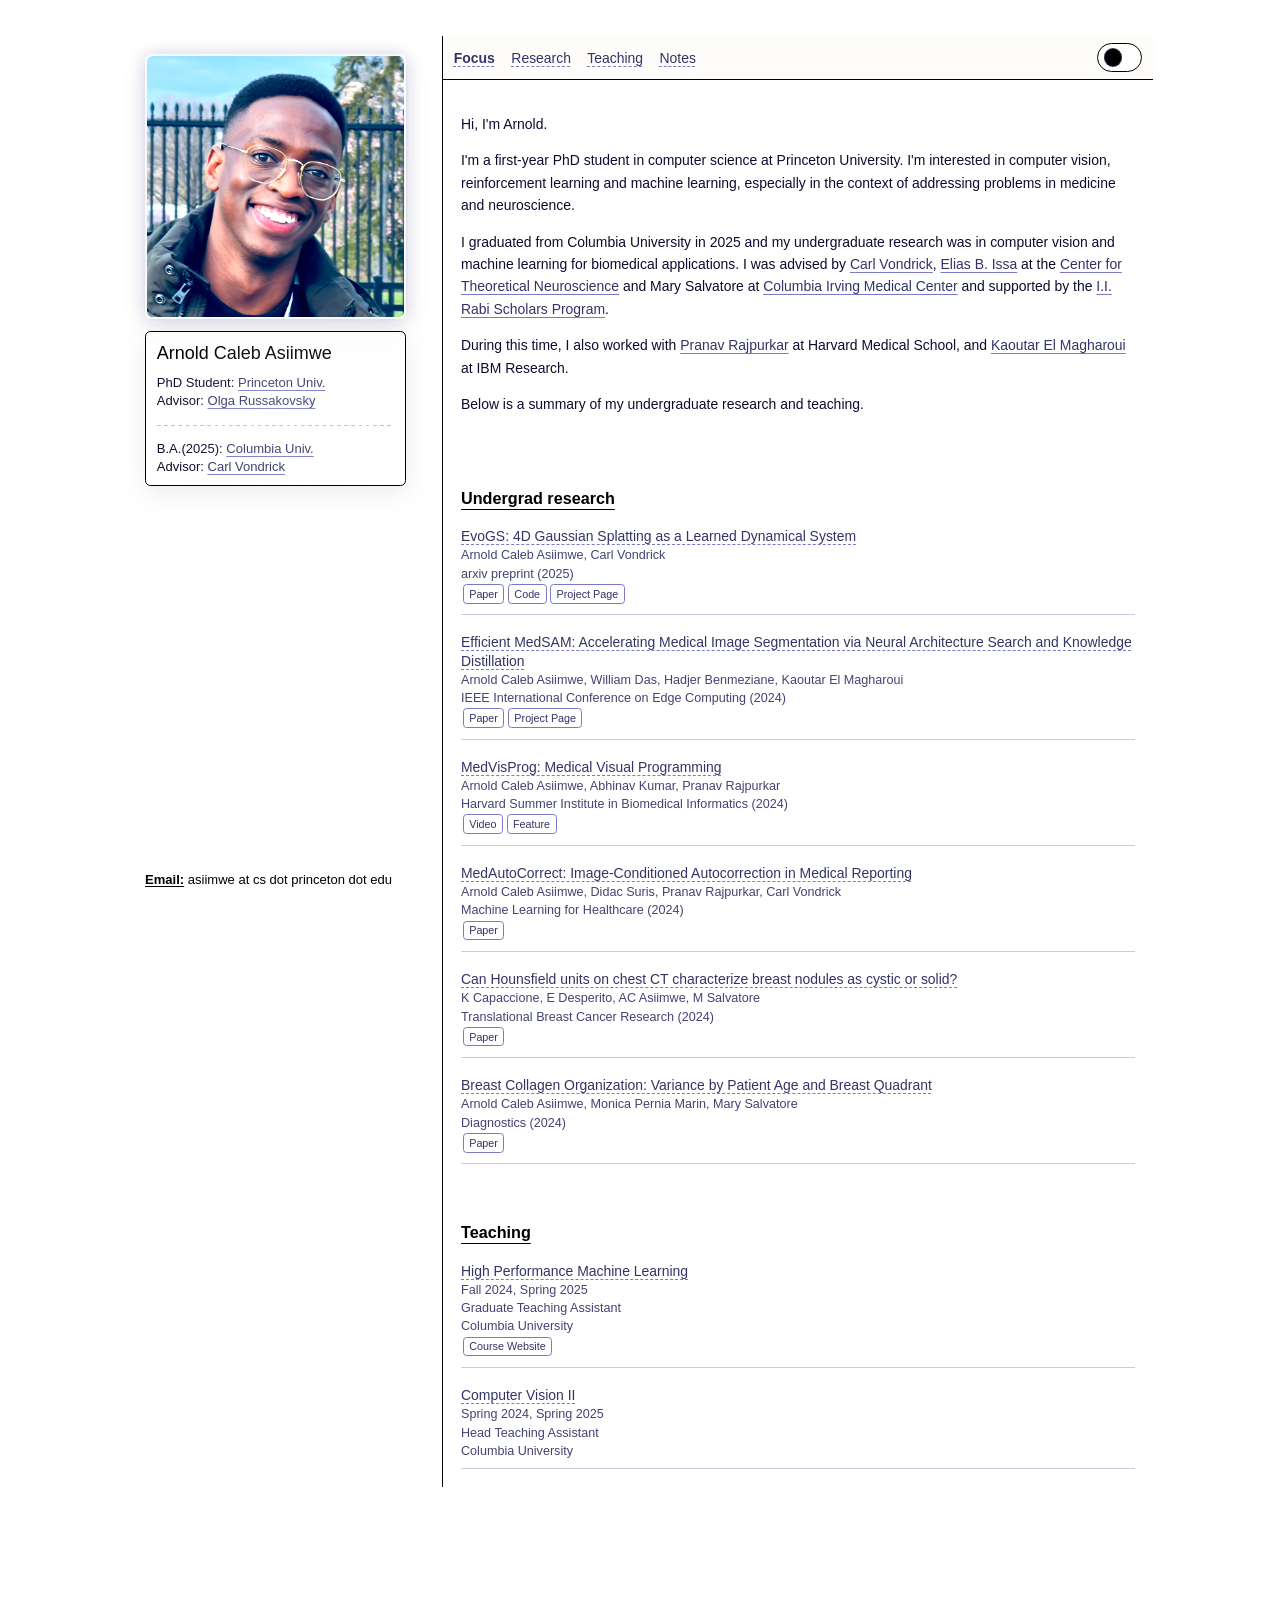
==== commit a27976a2: "Fix .splat format, add 4 timepoint scenes with thumbnail carousel - Rewrote PLY-to-splat converter t" ====
--- a/index.html
+++ b/index.html
@@ -158,7 +158,14 @@
 
         <p class="paragraph">
           I graduated from Columbia University in 2025 and my undergraduate research
-          was in computer vision and medical imaging advised by Prof. Carl Vondrick and supported by the I.I. Rabi Scholars Program.
+          was in computer vision and machine learning for biomedical applications. I was advised by <a href="https://www.cs.columbia.edu/~vondrick/" class="sub-proj-link">Carl Vondrick</a>,  
+          <a href="https://zuckermaninstitute.columbia.edu/elias-b-issa-phd" class="sub-proj-link">Elias B. Issa</a> at the <a href="https://ctn.zuckermaninstitute.columbia.edu/" class="sub-proj-link">Center for Theoretical Neuroscience</a>  
+          and Mary Salvatore at <a href="https://www.cuimc.columbia.edu/" class="sub-proj-link">Columbia Irving Medical Center</a> and supported by 
+          the <a href="https://www.cc-seas.columbia.edu/node/6543" class="sub-proj-link">I.I. Rabi Scholars Program</a>.
+        </p>
+
+        <p class="paragraph">
+          During this time, I also worked with <a href="https://dbmi.hms.harvard.edu/people/pranav-rajpurkar" class="sub-proj-link">Pranav Rajpurkar</a> at Harvard Medical School, and <a href="https://research.ibm.com/people/kaoutar-el-maghraoui" class="sub-proj-link">Kaoutar El Magharoui</a> at IBM Research.
         </p>
         <p class="paragraph">
           Below is a summary of my undergraduate research and teaching.
@@ -174,7 +181,7 @@
           <a href="./evogs.html" class="navlink">EvoGS: 4D Gaussian Splatting as a Learned Dynamical System</a><br>
           <a href="#" class="sub-proj-authors">Arnold Caleb Asiimwe, Carl Vondrick</a><br>
           <a href="#" class="sub-proj-authors">arxiv preprint (2025)</a><br>
-          <a href="https://arxiv.org/pdf/2512.19648" class="badge">Paper</a><a href="#" class="badge">Code</a><a href="./evogs.html" class="badge">Project Page</a>
+          <a href="https://arxiv.org/pdf/2512.19648" class="badge">Paper</a><a href="https://github.com/arnold-caleb/evogs" class="badge">Code</a><a href="./evogs.html" class="badge">Project Page</a>
         </div>
         <br>
         <div class="project-card">
